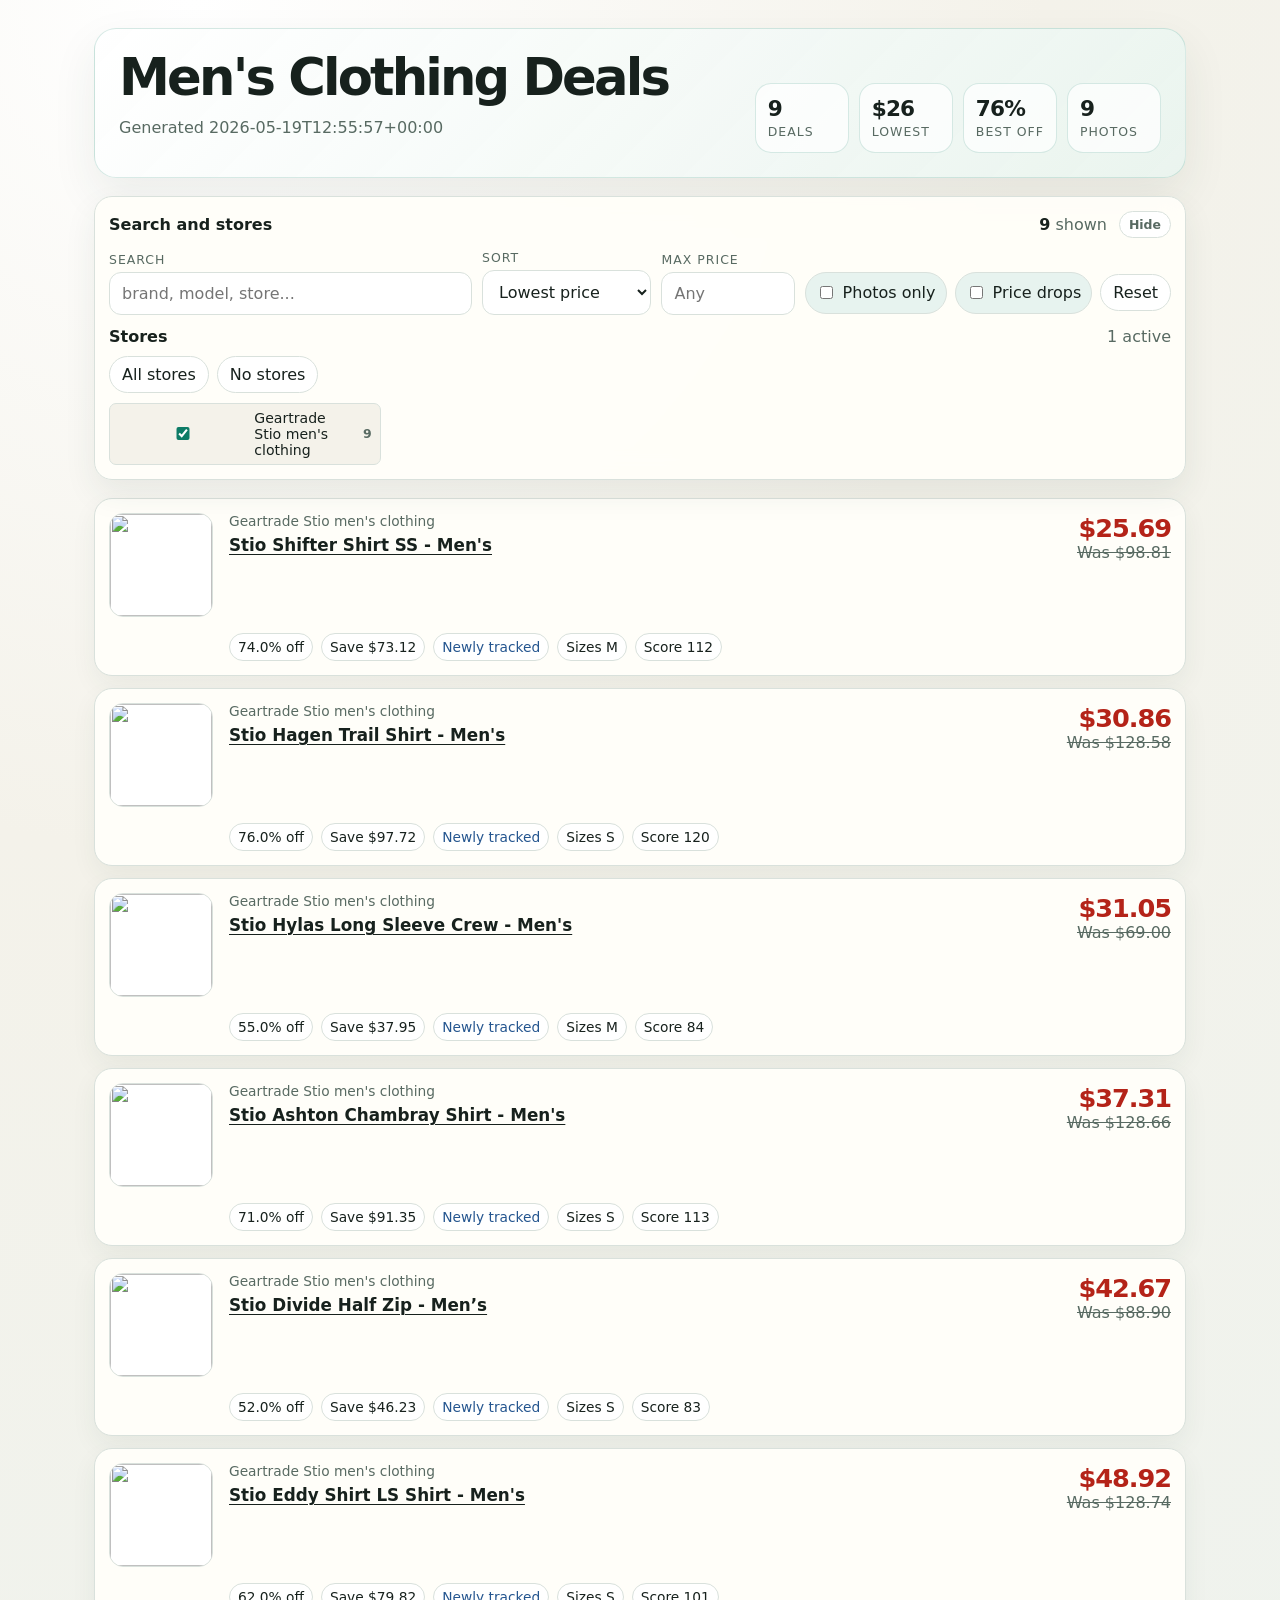
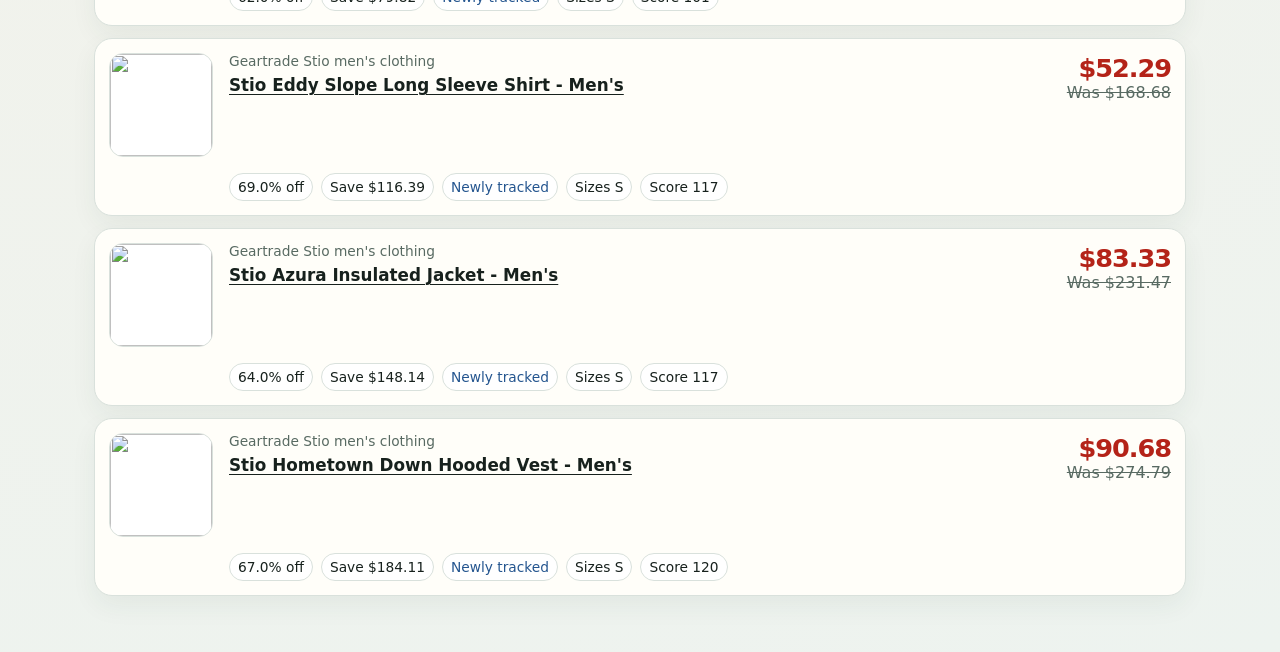
==== clothing-deals/index.html @ 78f2a958 "Update daily clothing deals" ====
<!doctype html>
<html lang="en">
  <head>
    <meta charset="utf-8" />
    <meta name="viewport" content="width=device-width, initial-scale=1" />
    <title>Men&#x27;s Clothing Deals</title>
    <style>
      :root { color-scheme: light; --ink:#17211d; --muted:#586a62; --line:#d9e1dc; --accent:#0d7c66; --accent-soft:#e7f3ef; --hot:#b42318; --gold:#8a5b00; --bg:#f4f2ea; --card:#fffef9; }
      * { box-sizing: border-box; }
      body { margin: 0; font-family: Avenir Next, ui-sans-serif, system-ui, -apple-system, BlinkMacSystemFont, "Segoe UI", sans-serif; background: radial-gradient(circle at 15% 0%, #ffffff 0, #f4f2ea 34%, #edf3ef 100%); color: var(--ink); }
      main { width: min(1120px, 100%); margin: 0 auto; padding: 28px 14px 56px; }
      header { display: grid; grid-template-columns: 1fr auto; gap: 18px; align-items: end; padding: 24px; margin-bottom: 18px; border: 1px solid rgba(13,124,102,.16); border-radius: 22px; background: linear-gradient(135deg, rgba(255,255,255,.92), rgba(232,244,239,.86)); box-shadow: 0 18px 45px rgba(39,61,51,.08); }
      h1 { margin: 0; font-size: clamp(2rem, 4vw, 3.35rem); letter-spacing: -0.055em; line-height: .95; }
      h2 { margin: 0; font-size: 1.05rem; line-height: 1.35; }
      button, input, select { font: inherit; }
      button { border: 1px solid var(--line); border-radius: 999px; background: white; color: var(--ink); padding: 8px 12px; cursor: pointer; }
      button:hover { border-color: var(--accent); color: var(--accent); }
      input, select { width: 100%; border: 1px solid var(--line); border-radius: 12px; background: white; color: var(--ink); padding: 11px 12px; }
      input:focus, select:focus { outline: 3px solid rgba(13,124,102,.18); border-color: var(--accent); }
      a { color: inherit; }
      .meta, .source, .was { color: var(--muted); }
      .stats { display: grid; grid-template-columns: repeat(4, minmax(86px, 1fr)); gap: 10px; min-width: min(440px, 100%); }
      .stat { padding: 12px; border: 1px solid rgba(13,124,102,.16); border-radius: 16px; background: rgba(255,255,255,.72); }
      .stat strong { display: block; font-size: 1.35rem; letter-spacing: -0.04em; }
      .stat span { color: var(--muted); font-size: .78rem; text-transform: uppercase; letter-spacing: .08em; }
      .controls { position: sticky; top: 0; z-index: 10; margin: 0 0 18px; padding: 14px; border: 1px solid var(--line); background: rgba(255,254,249,.94); border-radius: 18px; box-shadow: 0 14px 32px rgba(39,61,51,.08); backdrop-filter: blur(12px); }
      .controls-summary { display: flex; align-items: center; justify-content: space-between; gap: 12px; cursor: pointer; font-weight: 800; list-style: none; }
      .controls-summary::-webkit-details-marker { display: none; }
      .controls-summary::before { content: "Hide"; border: 1px solid var(--line); border-radius: 999px; background: white; color: var(--muted); padding: 5px 9px; font-size: .78rem; font-weight: 700; order: 3; }
      .controls:not([open]) .controls-summary::before { content: "Show"; }
      .summary-count { color: var(--muted); font-weight: 500; margin-left: auto; }
      .summary-count strong { color: var(--ink); }
      .controls-body { margin-top: 12px; }
      .tool-grid { display: grid; grid-template-columns: minmax(220px, 1.5fr) minmax(150px, .7fr) minmax(120px, .55fr) auto; gap: 10px; align-items: end; }
      .field span { display: block; margin: 0 0 5px; color: var(--muted); font-size: .78rem; text-transform: uppercase; letter-spacing: .08em; }
      .quick-filters { display: flex; flex-wrap: wrap; gap: 8px; align-items: center; padding-bottom: 1px; }
      .quick-filters label { display: inline-flex; align-items: center; gap: 7px; min-height: 42px; padding: 8px 10px; border: 1px solid var(--line); border-radius: 999px; background: var(--accent-soft); white-space: nowrap; }
      .quick-filters input { width: auto; accent-color: var(--accent); }
      .filter-note { margin: 10px 0 0; padding: 9px 11px; border: 1px solid #e1d2a6; border-radius: 12px; background: #fff8df; color: var(--gold); }
      .filter-note[hidden] { display: none; }
      .store-panel { margin-top: 12px; }
      .store-head { display: flex; justify-content: space-between; gap: 12px; }
      .filter-actions { display: flex; gap: 8px; }
      .store-panel .filter-actions { margin: 10px 0; }
      .source-toggles { display: flex; flex-wrap: wrap; gap: 8px; }
      .source-toggle { display: inline-flex; align-items: center; gap: 7px; min-height: 34px; padding: 6px 8px; border: 1px solid var(--line); border-radius: 7px; background: var(--bg); font-size: .88rem; cursor: pointer; }
      .source-toggle input { accent-color: var(--accent); }
      .source-toggle b { color: var(--muted); font-size: .78rem; }
      .visible-count { margin: 12px 0 0; }
      .deals-list { display: grid; gap: 12px; }
      .deal { display: grid; grid-template-columns: 104px 1fr auto; gap: 16px; padding: 14px; border: 1px solid var(--line); border-radius: 18px; background: var(--card); box-shadow: 0 10px 26px rgba(39,61,51,.06); align-items: start; }
      .deal:hover { border-color: rgba(13,124,102,.45); transform: translateY(-1px); transition: transform .16s ease, border-color .16s ease; }
      .deal[hidden] { display: none; }
      .thumb { display: block; width: 104px; height: 104px; border: 1px solid var(--line); border-radius: 14px; overflow: hidden; background: white; }
      .thumb img { width: 100%; height: 100%; object-fit: contain; display: block; }
      .thumb-empty { background: linear-gradient(135deg, #ffffff, #eef2ed); }
      .source { margin: 0 0 5px; font-size: .86rem; }
      .deal-main { min-width: 0; }
      .deal-main h2 a { text-decoration-thickness: 1px; text-underline-offset: 3px; }
      .price { text-align: right; min-width: 120px; }
      .price strong { display: block; font-size: 1.6rem; color: var(--hot); letter-spacing: -0.04em; }
      .was { display: block; text-decoration: line-through; }
      .badges { grid-column: 2 / -1; display: flex; flex-wrap: wrap; gap: 8px; }
      .badges span { border: 1px solid var(--line); border-radius: 999px; padding: 5px 8px; background: white; font-size: .86rem; }
      .trend-down { border-color: #b7d9d0; background: #edf8f4; color: var(--accent); }
      .trend-up { border-color: #efc2bd; background: #fff0ee; color: var(--hot); }
      .trend-flat { border-color: #d8d1b1; background: #fff8df; color: #7a6200; }
      .trend-new { border-color: #c9d6e8; background: #f0f6ff; color: #24558f; }
      .cached { border-color: #d8d1b1; background: #fff8df; color: var(--gold); }
      .stock-in_stock { border-color: #b7d9d0; background: #edf8f4; color: var(--accent); }
      .stock-sold_out { border-color: #efc2bd; background: #fff0ee; color: var(--hot); }
      .stock-availability_unknown { border-color: #d8d1b1; background: #fff8df; color: #7a6200; }
      .empty { padding: 24px 0; color: var(--muted); }
      .errors { margin-top: 26px; border-top: 1px solid var(--line); padding-top: 16px; }
      @media (max-width: 850px) { header, .tool-grid { grid-template-columns: 1fr; } .stats { min-width: 0; } .controls { position: static; } }
      @media (max-width: 620px) { main { padding-inline: 10px; } header { padding: 18px; } .stats { grid-template-columns: repeat(2, 1fr); } .deal { grid-template-columns: 82px 1fr; gap: 12px; } .thumb { width: 82px; height: 82px; } .price { grid-column: 2; text-align: left; margin-top: 2px; } .badges { grid-column: 1 / -1; } }
    </style>
  </head>
  <body>
    <main>
      <header>
        <div>
          <h1>Men&#x27;s Clothing Deals</h1>
          <p class="meta">Generated 2026-05-19T12:55:57+00:00</p>
        </div>
        <div class="stats" aria-label="Report summary">
          <div class="stat"><strong>9</strong><span>Deals</span></div>
          <div class="stat"><strong>$26</strong><span>Lowest</span></div>
          <div class="stat"><strong>76%</strong><span>Best off</span></div>
          <div class="stat"><strong>9</strong><span>Photos</span></div>
        </div>
      </header>

        <details class="controls" aria-label="Deal controls" open>
          <summary class="controls-summary">
            <span>Search and stores</span>
            <span class="summary-count"><strong id="visibleDealCount">9</strong> shown</span>
          </summary>
          <div class="controls-body">
            <div class="tool-grid">
              <label class="field search-field">
                <span>Search</span>
                <input id="dealSearch" type="search" placeholder="brand, model, store..." autocomplete="off" />
              </label>
              <label class="field">
                <span>Sort</span>
                <select id="dealSort">
                  <option value="price-asc">Lowest price</option>
                  <option value="discount-desc">Biggest discount</option>
                  <option value="savings-desc">Most saved</option>
                  <option value="score-desc">Best score</option>
                </select>
              </label>
              <label class="field">
                <span>Max price</span>
                <input id="maxPrice" type="number" min="0" step="25" placeholder="Any" />
              </label>
              <div class="quick-filters" aria-label="Quick filters">
                <label><input id="photoOnly" type="checkbox" /> Photos only</label>
                <label><input id="dropOnly" type="checkbox" /> Price drops</label>
                <button type="button" id="resetFilters">Reset</button>
              </div>
            </div>
            <p class="filter-note" id="filterNote" hidden></p>
            <div class="store-panel">
              <div class="store-head">
                <strong>Stores</strong>
                <span class="meta">1 active</span>
              </div>
              <div class="filter-actions">
                <button type="button" data-filter-action="all">All stores</button>
                <button type="button" data-filter-action="none">No stores</button>
              </div>
              <div class="source-toggles">
        <label class="source-toggle">
          <input type="checkbox" value="Geartrade Stio men&#x27;s clothing" checked />
          <span>Geartrade Stio men&#x27;s clothing</span>
          <b>9</b>
        </label>
        </div>
            </div>
          </div>
        </details>

      <section class="deals-list">

            <article
              class="deal"
              data-source="Geartrade Stio men&#x27;s clothing"
              data-title="stio shifter shirt ss - men&#x27;s"
              data-price="25.69"
              data-discount="74.0"
              data-savings="73.12"
              data-score="111.77"
              data-trend="new"
              data-has-image="true"
            >
              <a class="thumb" href="https://geartrade.com/products/stio-shifter-shirt-ss-mens-1052183" target="_blank" rel="noreferrer" aria-label="Stio Shifter Shirt SS - Men&#x27;s">
                <img src="https://geartrade.com/cdn/shop/files/e1ebdf3e-8a73-47d2-a127-0c8e3365eeba.webp?v=1778768663&amp;width=460" alt="" loading="lazy" decoding="async" />
              </a>
              <div class="deal-main">
                <p class="source">Geartrade Stio men&#x27;s clothing</p>
                <h2><a href="https://geartrade.com/products/stio-shifter-shirt-ss-mens-1052183" target="_blank" rel="noreferrer">Stio Shifter Shirt SS - Men&#x27;s</a></h2>
              </div>
              <div class="price">
                <strong>$25.69</strong>
                <span class='was'>Was $98.81</span>
              </div>
              <div class="badges"><span>74.0% off</span><span>Save $73.12</span><span class='trend trend-new'>Newly tracked</span><span>Sizes M</span><span>Score 112</span></div>
            </article>

            <article
              class="deal"
              data-source="Geartrade Stio men&#x27;s clothing"
              data-title="stio hagen trail shirt - men&#x27;s"
              data-price="30.86"
              data-discount="76.0"
              data-savings="97.72"
              data-score="119.81"
              data-trend="new"
              data-has-image="true"
            >
              <a class="thumb" href="https://geartrade.com/products/stio-hagen-trail-shirt-mens-1034850" target="_blank" rel="noreferrer" aria-label="Stio Hagen Trail Shirt - Men&#x27;s">
                <img src="https://geartrade.com/cdn/shop/files/22d4b186-85d6-4d36-b8ad-8cc4dbd8c98d.webp?v=1777208737&amp;width=460" alt="" loading="lazy" decoding="async" />
              </a>
              <div class="deal-main">
                <p class="source">Geartrade Stio men&#x27;s clothing</p>
                <h2><a href="https://geartrade.com/products/stio-hagen-trail-shirt-mens-1034850" target="_blank" rel="noreferrer">Stio Hagen Trail Shirt - Men&#x27;s</a></h2>
              </div>
              <div class="price">
                <strong>$30.86</strong>
                <span class='was'>Was $128.58</span>
              </div>
              <div class="badges"><span>76.0% off</span><span>Save $97.72</span><span class='trend trend-new'>Newly tracked</span><span>Sizes S</span><span>Score 120</span></div>
            </article>

            <article
              class="deal"
              data-source="Geartrade Stio men&#x27;s clothing"
              data-title="stio hylas long sleeve crew - men&#x27;s"
              data-price="31.05"
              data-discount="55.0"
              data-savings="37.95"
              data-score="83.87"
              data-trend="new"
              data-has-image="true"
            >
              <a class="thumb" href="https://geartrade.com/products/stio-hylas-long-sleeve-crew-mens-1677256" target="_blank" rel="noreferrer" aria-label="Stio Hylas Long Sleeve Crew - Men&#x27;s">
                <img src="https://geartrade.com/cdn/shop/files/660e927c-f53c-4b65-9eeb-d7236a77db0e.webp?v=1778146292&amp;width=460" alt="" loading="lazy" decoding="async" />
              </a>
              <div class="deal-main">
                <p class="source">Geartrade Stio men&#x27;s clothing</p>
                <h2><a href="https://geartrade.com/products/stio-hylas-long-sleeve-crew-mens-1677256" target="_blank" rel="noreferrer">Stio Hylas Long Sleeve Crew - Men&#x27;s</a></h2>
              </div>
              <div class="price">
                <strong>$31.05</strong>
                <span class='was'>Was $69.00</span>
              </div>
              <div class="badges"><span>55.0% off</span><span>Save $37.95</span><span class='trend trend-new'>Newly tracked</span><span>Sizes M</span><span>Score 84</span></div>
            </article>

            <article
              class="deal"
              data-source="Geartrade Stio men&#x27;s clothing"
              data-title="stio ashton chambray shirt - men&#x27;s"
              data-price="37.31"
              data-discount="71.0"
              data-savings="91.35"
              data-score="113.09"
              data-trend="new"
              data-has-image="true"
            >
              <a class="thumb" href="https://geartrade.com/products/stio-ashton-chambray-shirt-mens-1608918" target="_blank" rel="noreferrer" aria-label="Stio Ashton Chambray Shirt - Men&#x27;s">
                <img src="https://geartrade.com/cdn/shop/files/0f9dfff9-1e56-4991-bf0b-71a54ef99e69.webp?v=1777355079&amp;width=460" alt="" loading="lazy" decoding="async" />
              </a>
              <div class="deal-main">
                <p class="source">Geartrade Stio men&#x27;s clothing</p>
                <h2><a href="https://geartrade.com/products/stio-ashton-chambray-shirt-mens-1608918" target="_blank" rel="noreferrer">Stio Ashton Chambray Shirt - Men&#x27;s</a></h2>
              </div>
              <div class="price">
                <strong>$37.31</strong>
                <span class='was'>Was $128.66</span>
              </div>
              <div class="badges"><span>71.0% off</span><span>Save $91.35</span><span class='trend trend-new'>Newly tracked</span><span>Sizes S</span><span>Score 113</span></div>
            </article>

            <article
              class="deal"
              data-source="Geartrade Stio men&#x27;s clothing"
              data-title="stio divide half zip - men’s"
              data-price="42.67"
              data-discount="52.0"
              data-savings="46.23"
              data-score="82.70"
              data-trend="new"
              data-has-image="true"
            >
              <a class="thumb" href="https://geartrade.com/products/stio-divide-half-zip-mens-1660860" target="_blank" rel="noreferrer" aria-label="Stio Divide Half Zip - Men’s">
                <img src="https://geartrade.com/cdn/shop/files/dd076504-7cb9-4f14-9562-59c4e30ab950.webp?v=1777237524&amp;width=460" alt="" loading="lazy" decoding="async" />
              </a>
              <div class="deal-main">
                <p class="source">Geartrade Stio men&#x27;s clothing</p>
                <h2><a href="https://geartrade.com/products/stio-divide-half-zip-mens-1660860" target="_blank" rel="noreferrer">Stio Divide Half Zip - Men’s</a></h2>
              </div>
              <div class="price">
                <strong>$42.67</strong>
                <span class='was'>Was $88.90</span>
              </div>
              <div class="badges"><span>52.0% off</span><span>Save $46.23</span><span class='trend trend-new'>Newly tracked</span><span>Sizes S</span><span>Score 83</span></div>
            </article>

            <article
              class="deal"
              data-source="Geartrade Stio men&#x27;s clothing"
              data-title="stio eddy shirt ls shirt - men&#x27;s"
              data-price="48.92"
              data-discount="62.0"
              data-savings="79.82"
              data-score="100.98"
              data-trend="new"
              data-has-image="true"
            >
              <a class="thumb" href="https://geartrade.com/products/stio-eddy-shirt-ls-shirt-mens-1629203" target="_blank" rel="noreferrer" aria-label="Stio Eddy Shirt LS Shirt - Men&#x27;s">
                <img src="https://geartrade.com/cdn/shop/files/541d2a7b-a579-4a06-b719-928cac7c64e0.webp?v=1777239562&amp;width=460" alt="" loading="lazy" decoding="async" />
              </a>
              <div class="deal-main">
                <p class="source">Geartrade Stio men&#x27;s clothing</p>
                <h2><a href="https://geartrade.com/products/stio-eddy-shirt-ls-shirt-mens-1629203" target="_blank" rel="noreferrer">Stio Eddy Shirt LS Shirt - Men&#x27;s</a></h2>
              </div>
              <div class="price">
                <strong>$48.92</strong>
                <span class='was'>Was $128.74</span>
              </div>
              <div class="badges"><span>62.0% off</span><span>Save $79.82</span><span class='trend trend-new'>Newly tracked</span><span>Sizes S</span><span>Score 101</span></div>
            </article>

            <article
              class="deal"
              data-source="Geartrade Stio men&#x27;s clothing"
              data-title="stio eddy slope long sleeve shirt - men&#x27;s"
              data-price="52.29"
              data-discount="69.0"
              data-savings="116.39"
              data-score="117.05"
              data-trend="new"
              data-has-image="true"
            >
              <a class="thumb" href="https://geartrade.com/products/stio-eddy-slope-long-sleeve-shirt-mens-1626864" target="_blank" rel="noreferrer" aria-label="Stio Eddy Slope Long Sleeve Shirt - Men&#x27;s">
                <img src="https://geartrade.com/cdn/shop/files/10622373-4e07-4287-9f97-89e9d5b15b88.webp?v=1777221170&amp;width=460" alt="" loading="lazy" decoding="async" />
              </a>
              <div class="deal-main">
                <p class="source">Geartrade Stio men&#x27;s clothing</p>
                <h2><a href="https://geartrade.com/products/stio-eddy-slope-long-sleeve-shirt-mens-1626864" target="_blank" rel="noreferrer">Stio Eddy Slope Long Sleeve Shirt - Men&#x27;s</a></h2>
              </div>
              <div class="price">
                <strong>$52.29</strong>
                <span class='was'>Was $168.68</span>
              </div>
              <div class="badges"><span>69.0% off</span><span>Save $116.39</span><span class='trend trend-new'>Newly tracked</span><span>Sizes S</span><span>Score 117</span></div>
            </article>

            <article
              class="deal"
              data-source="Geartrade Stio men&#x27;s clothing"
              data-title="stio azura insulated jacket - men&#x27;s"
              data-price="83.33"
              data-discount="64.0"
              data-savings="148.14"
              data-score="117.33"
              data-trend="new"
              data-has-image="true"
            >
              <a class="thumb" href="https://geartrade.com/products/stio-azura-insulated-jacket-mens-1652087" target="_blank" rel="noreferrer" aria-label="Stio Azura Insulated Jacket - Men&#x27;s">
                <img src="https://geartrade.com/cdn/shop/files/de116004-e454-4a02-a053-b0b40c425cc0.webp?v=1778842391&amp;width=460" alt="" loading="lazy" decoding="async" />
              </a>
              <div class="deal-main">
                <p class="source">Geartrade Stio men&#x27;s clothing</p>
                <h2><a href="https://geartrade.com/products/stio-azura-insulated-jacket-mens-1652087" target="_blank" rel="noreferrer">Stio Azura Insulated Jacket - Men&#x27;s</a></h2>
              </div>
              <div class="price">
                <strong>$83.33</strong>
                <span class='was'>Was $231.47</span>
              </div>
              <div class="badges"><span>64.0% off</span><span>Save $148.14</span><span class='trend trend-new'>Newly tracked</span><span>Sizes S</span><span>Score 117</span></div>
            </article>

            <article
              class="deal"
              data-source="Geartrade Stio men&#x27;s clothing"
              data-title="stio hometown down hooded vest - men&#x27;s"
              data-price="90.68"
              data-discount="67.0"
              data-savings="184.11"
              data-score="120.19"
              data-trend="new"
              data-has-image="true"
            >
              <a class="thumb" href="https://geartrade.com/products/stio-hometown-down-hooded-vest-mens-1649078" target="_blank" rel="noreferrer" aria-label="Stio Hometown Down Hooded Vest - Men&#x27;s">
                <img src="https://geartrade.com/cdn/shop/files/84fb83cb-2707-4e03-a95a-fc563c9ea796.webp?v=1779134903&amp;width=460" alt="" loading="lazy" decoding="async" />
              </a>
              <div class="deal-main">
                <p class="source">Geartrade Stio men&#x27;s clothing</p>
                <h2><a href="https://geartrade.com/products/stio-hometown-down-hooded-vest-mens-1649078" target="_blank" rel="noreferrer">Stio Hometown Down Hooded Vest - Men&#x27;s</a></h2>
              </div>
              <div class="price">
                <strong>$90.68</strong>
                <span class='was'>Was $274.79</span>
              </div>
              <div class="badges"><span>67.0% off</span><span>Save $184.11</span><span class='trend trend-new'>Newly tracked</span><span>Sizes S</span><span>Score 120</span></div>
            </article>

      </section>

    </main>
    <script>
      const checkboxes = [...document.querySelectorAll('.source-toggle input')];
      const deals = [...document.querySelectorAll('.deal')];
      const dealsList = document.querySelector('.deals-list');
      const visibleDealCount = document.querySelector('#visibleDealCount');
      const searchInput = document.querySelector('#dealSearch');
      const sortSelect = document.querySelector('#dealSort');
      const maxPriceInput = document.querySelector('#maxPrice');
      const photoOnly = document.querySelector('#photoOnly');
      const dropOnly = document.querySelector('#dropOnly');
      const resetFilters = document.querySelector('#resetFilters');
      const filterNote = document.querySelector('#filterNote');

      function numericValue(deal, key) {
        return Number.parseFloat(deal.dataset[key] || '0') || 0;
      }

      function sortDeals() {
        const sorted = [...deals].sort((a, b) => {
          const mode = sortSelect?.value || 'price-asc';
          if (mode === 'discount-desc') return numericValue(b, 'discount') - numericValue(a, 'discount');
          if (mode === 'savings-desc') return numericValue(b, 'savings') - numericValue(a, 'savings');
          if (mode === 'score-desc') return numericValue(b, 'score') - numericValue(a, 'score');
          return numericValue(a, 'price') - numericValue(b, 'price');
        });
        for (const deal of sorted) dealsList?.appendChild(deal);
      }

      function applyFilters() {
        const enabled = new Set(checkboxes.filter((box) => box.checked).map((box) => box.value));
        const query = (searchInput?.value || '').trim().toLowerCase();
        const maxPrice = Number.parseFloat(maxPriceInput?.value || '');
        const requirePhoto = Boolean(photoOnly?.checked);
        const requireDrop = Boolean(dropOnly?.checked);
        let visible = 0;
        const hiddenNoPhotoSources = new Set();
        for (const deal of deals) {
          const matchesStore = enabled.has(deal.dataset.source);
          const matchesSearch = !query || deal.dataset.title.includes(query) || deal.dataset.source.toLowerCase().includes(query);
          const matchesPrice = Number.isNaN(maxPrice) || numericValue(deal, 'price') <= maxPrice;
          const matchesPhoto = !requirePhoto || deal.dataset.hasImage === 'true';
          const matchesDrop = !requireDrop || deal.dataset.trend === 'down';
          const show = matchesStore && matchesSearch && matchesPrice && matchesPhoto && matchesDrop;
          deal.hidden = !show;
          if (show) visible += 1;
          if (requirePhoto && matchesStore && matchesSearch && matchesPrice && matchesDrop && deal.dataset.hasImage !== 'true') {
            hiddenNoPhotoSources.add(deal.dataset.source);
          }
        }
        if (visibleDealCount) visibleDealCount.textContent = visible;
        if (filterNote) {
          if (hiddenNoPhotoSources.size) {
            filterNote.hidden = false;
            filterNote.textContent = `Photos only is hiding image-less stores: ${[...hiddenNoPhotoSources].sort().join(', ')}. Hit Reset or uncheck Photos only to show them.`;
          } else {
            filterNote.hidden = true;
            filterNote.textContent = '';
          }
        }
      }

      function updateView() {
        sortDeals();
        applyFilters();
      }

      for (const box of checkboxes) {
        box.addEventListener('change', updateView);
      }
      for (const button of document.querySelectorAll('[data-filter-action]')) {
        button.addEventListener('click', () => {
          const checked = button.dataset.filterAction === 'all';
          for (const box of checkboxes) box.checked = checked;
          updateView();
        });
      }
      for (const control of [searchInput, sortSelect, maxPriceInput, photoOnly, dropOnly]) {
        control?.addEventListener('input', updateView);
        control?.addEventListener('change', updateView);
      }
      resetFilters?.addEventListener('click', () => {
        if (searchInput) searchInput.value = '';
        if (sortSelect) sortSelect.value = 'price-asc';
        if (maxPriceInput) maxPriceInput.value = '';
        if (photoOnly) photoOnly.checked = false;
        if (dropOnly) dropOnly.checked = false;
        for (const box of checkboxes) box.checked = true;
        updateView();
      });
      updateView();
    </script>
  </body>
</html>
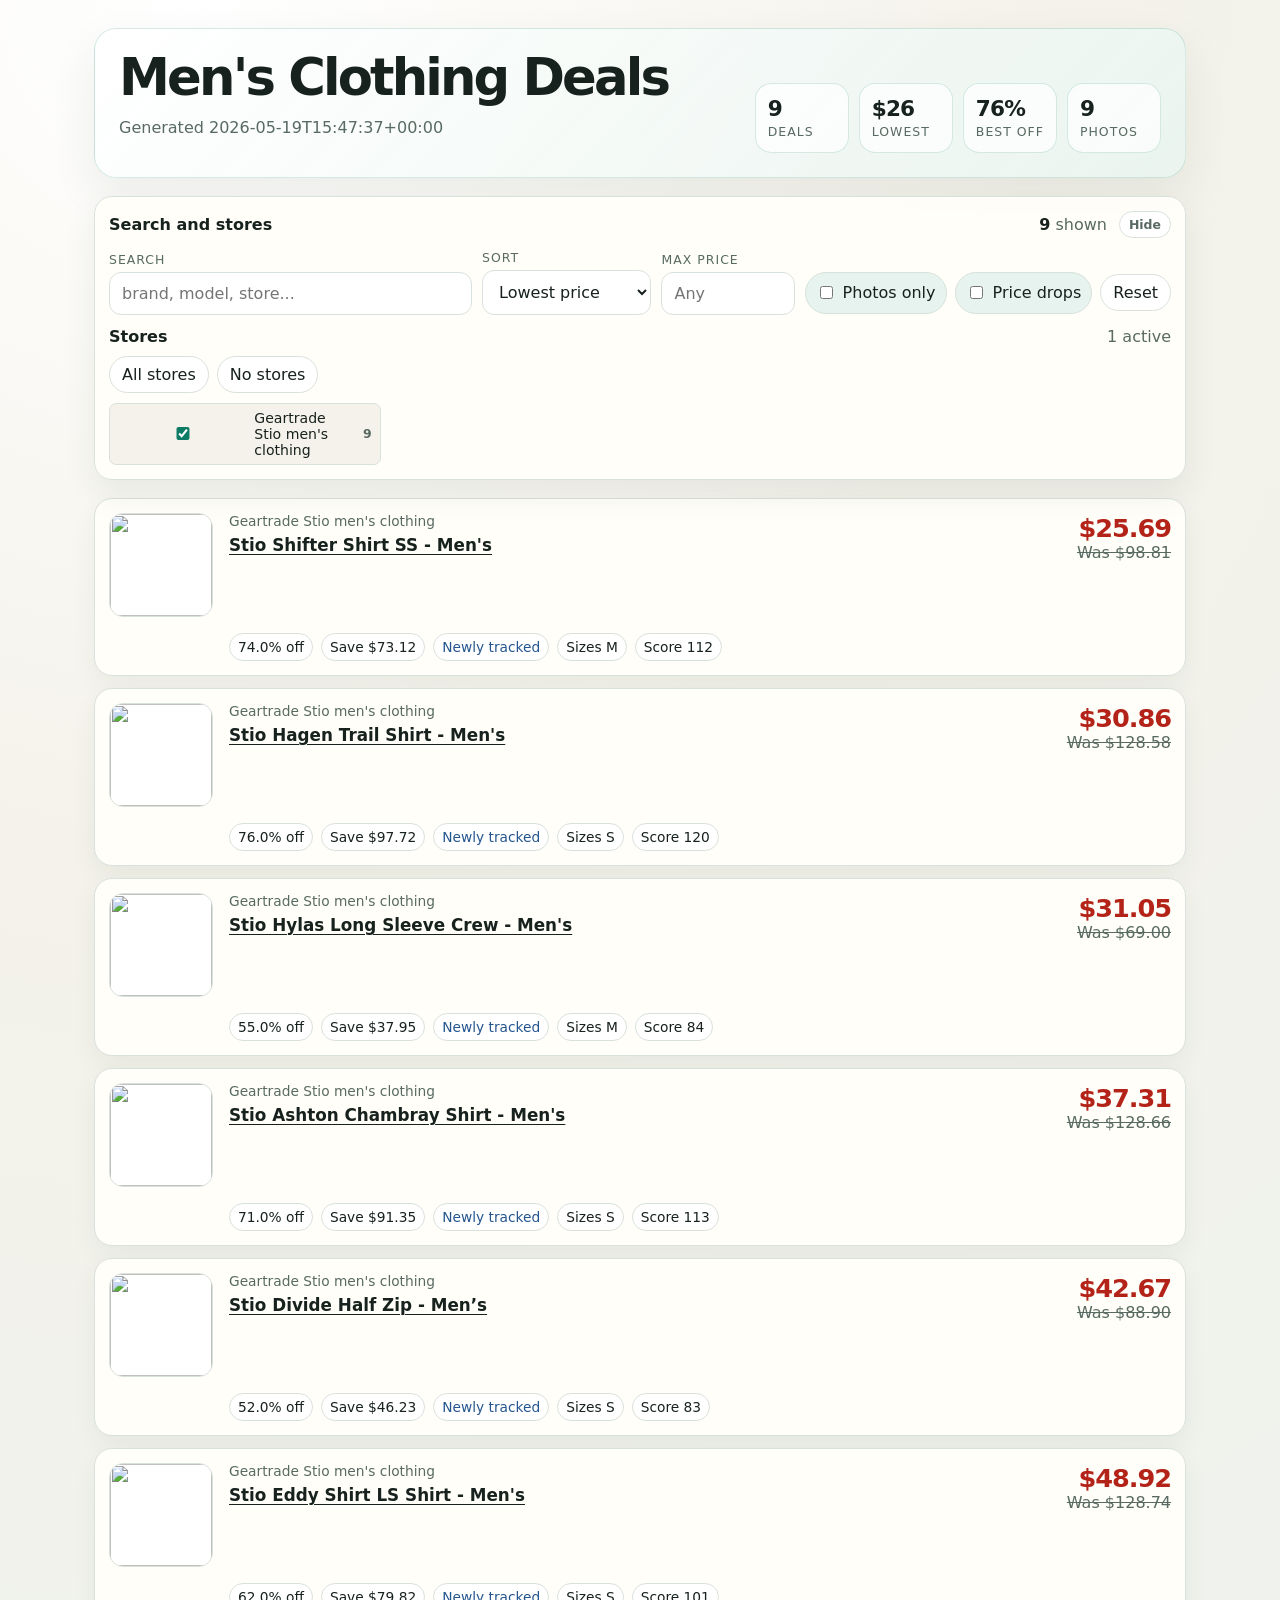
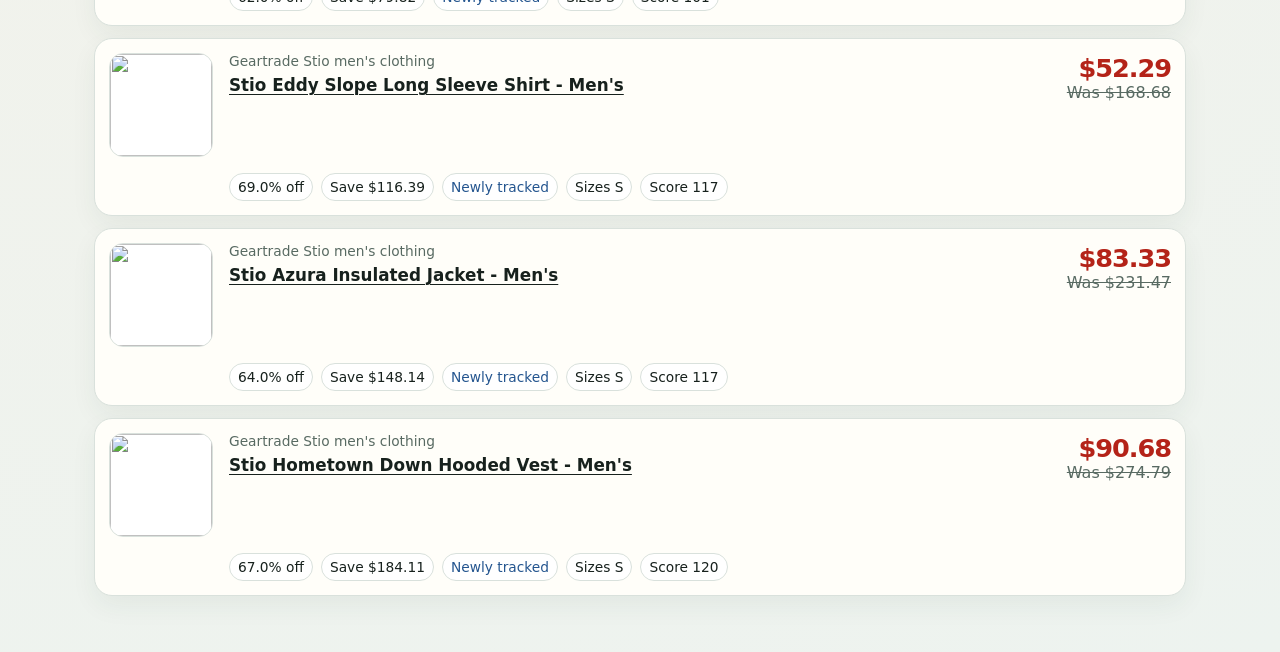
==== commit 213727f5: "Update daily clothing deals" ====
--- a/clothing-deals/index.html
+++ b/clothing-deals/index.html
@@ -81,7 +81,7 @@
       <header>
         <div>
           <h1>Men&#x27;s Clothing Deals</h1>
-          <p class="meta">Generated 2026-05-19T12:55:57+00:00</p>
+          <p class="meta">Generated 2026-05-19T15:47:37+00:00</p>
         </div>
         <div class="stats" aria-label="Report summary">
           <div class="stat"><strong>9</strong><span>Deals</span></div>
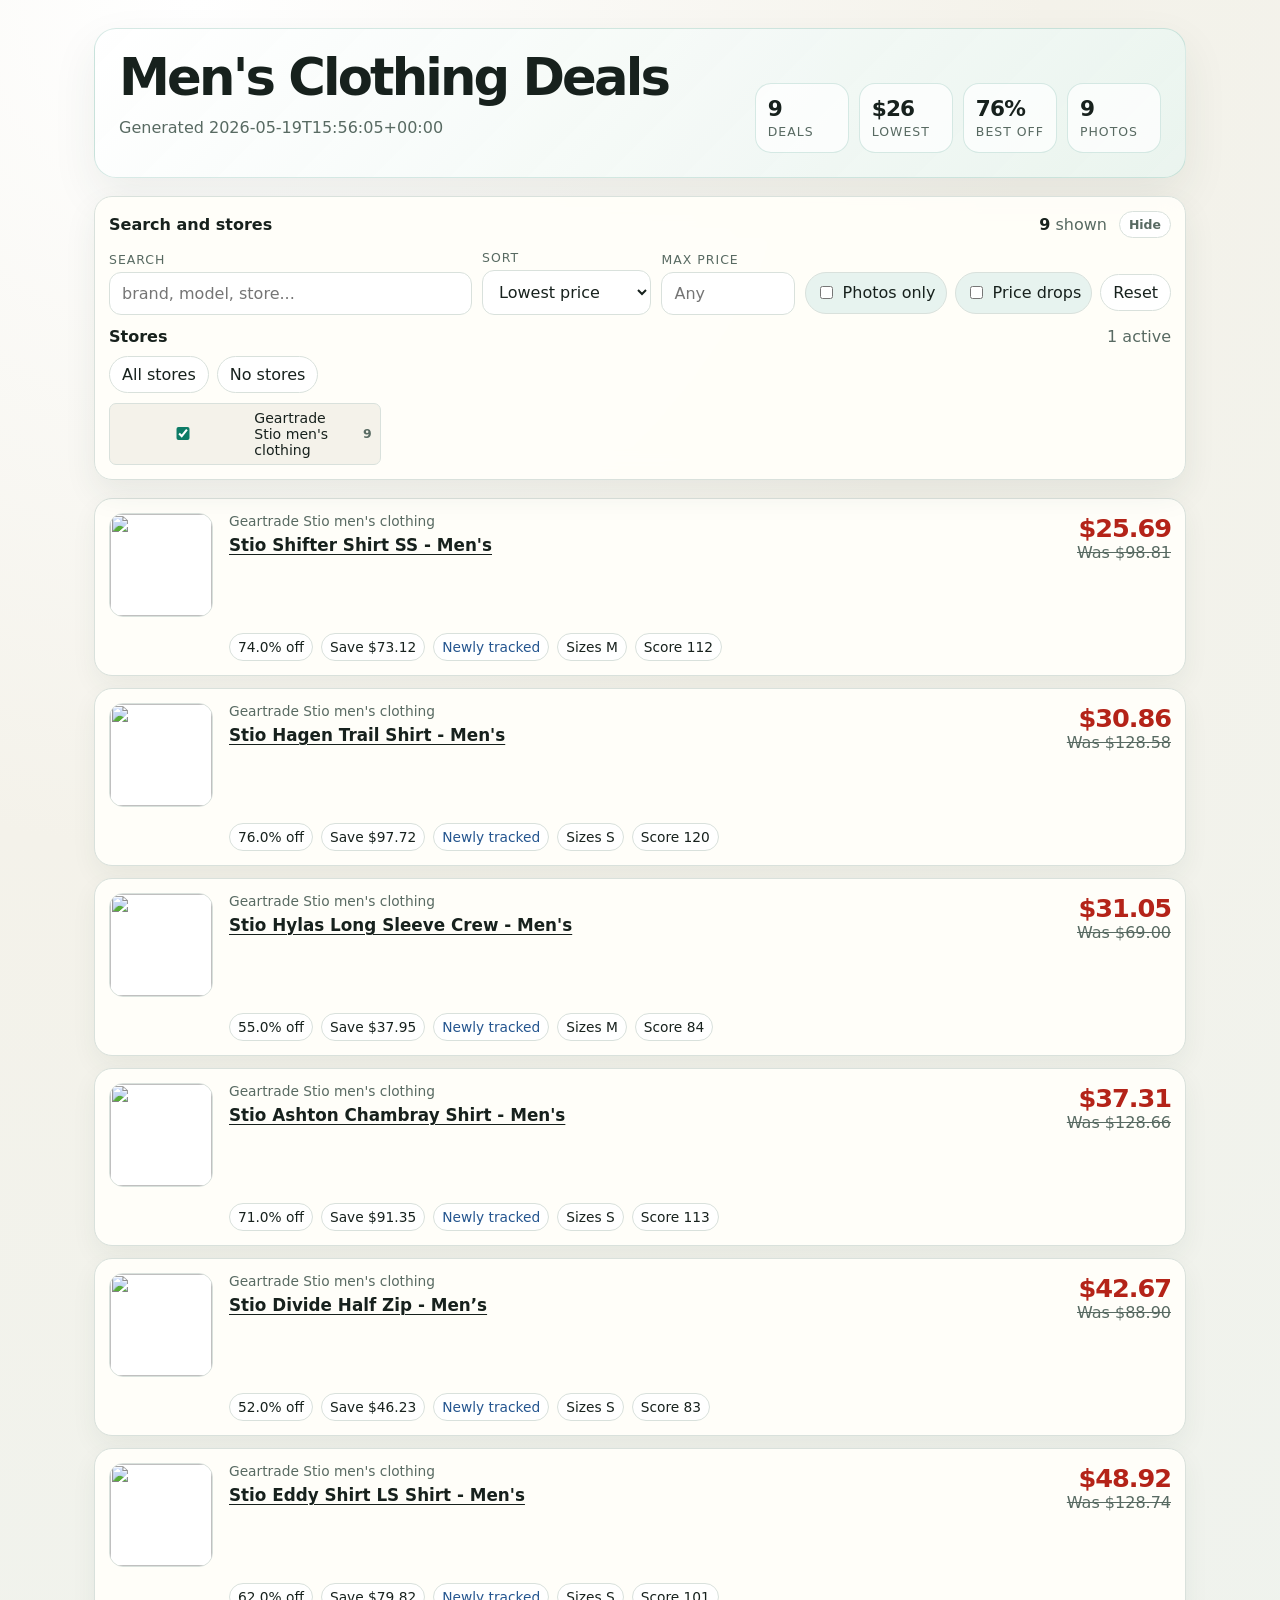
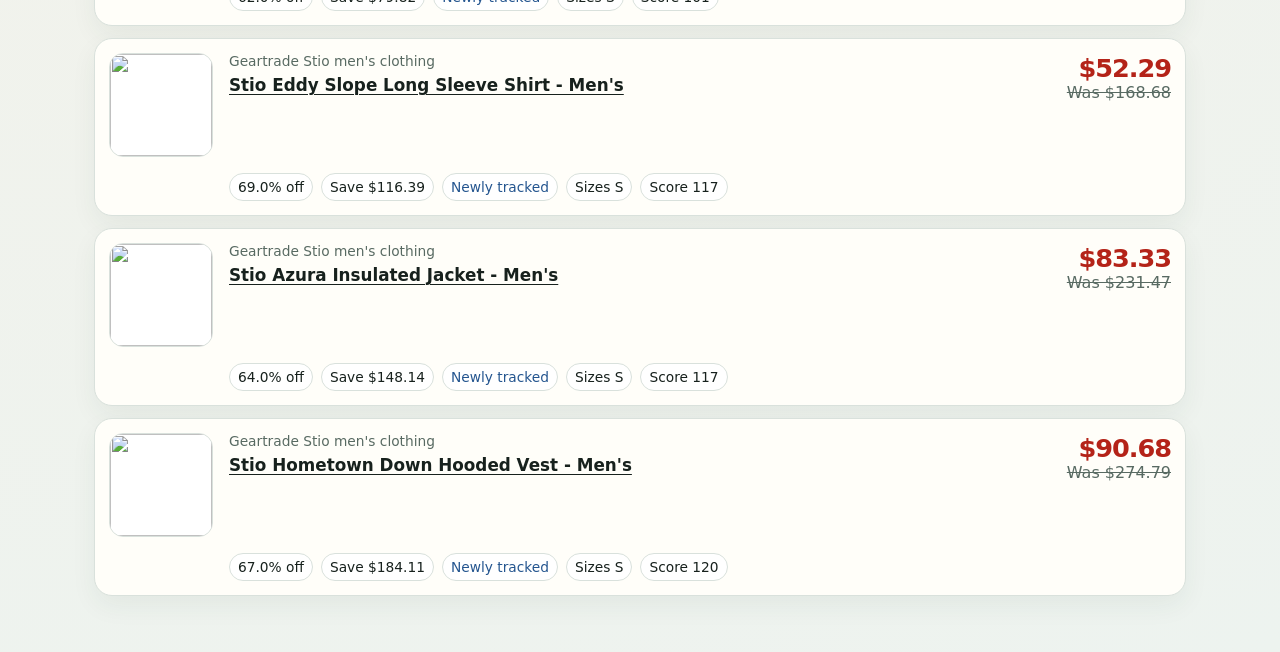
==== commit 3b74ecb8: "Update daily deal reports" ====
--- a/clothing-deals/index.html
+++ b/clothing-deals/index.html
@@ -81,7 +81,7 @@
       <header>
         <div>
           <h1>Men&#x27;s Clothing Deals</h1>
-          <p class="meta">Generated 2026-05-19T15:47:37+00:00</p>
+          <p class="meta">Generated 2026-05-19T15:56:05+00:00</p>
         </div>
         <div class="stats" aria-label="Report summary">
           <div class="stat"><strong>9</strong><span>Deals</span></div>
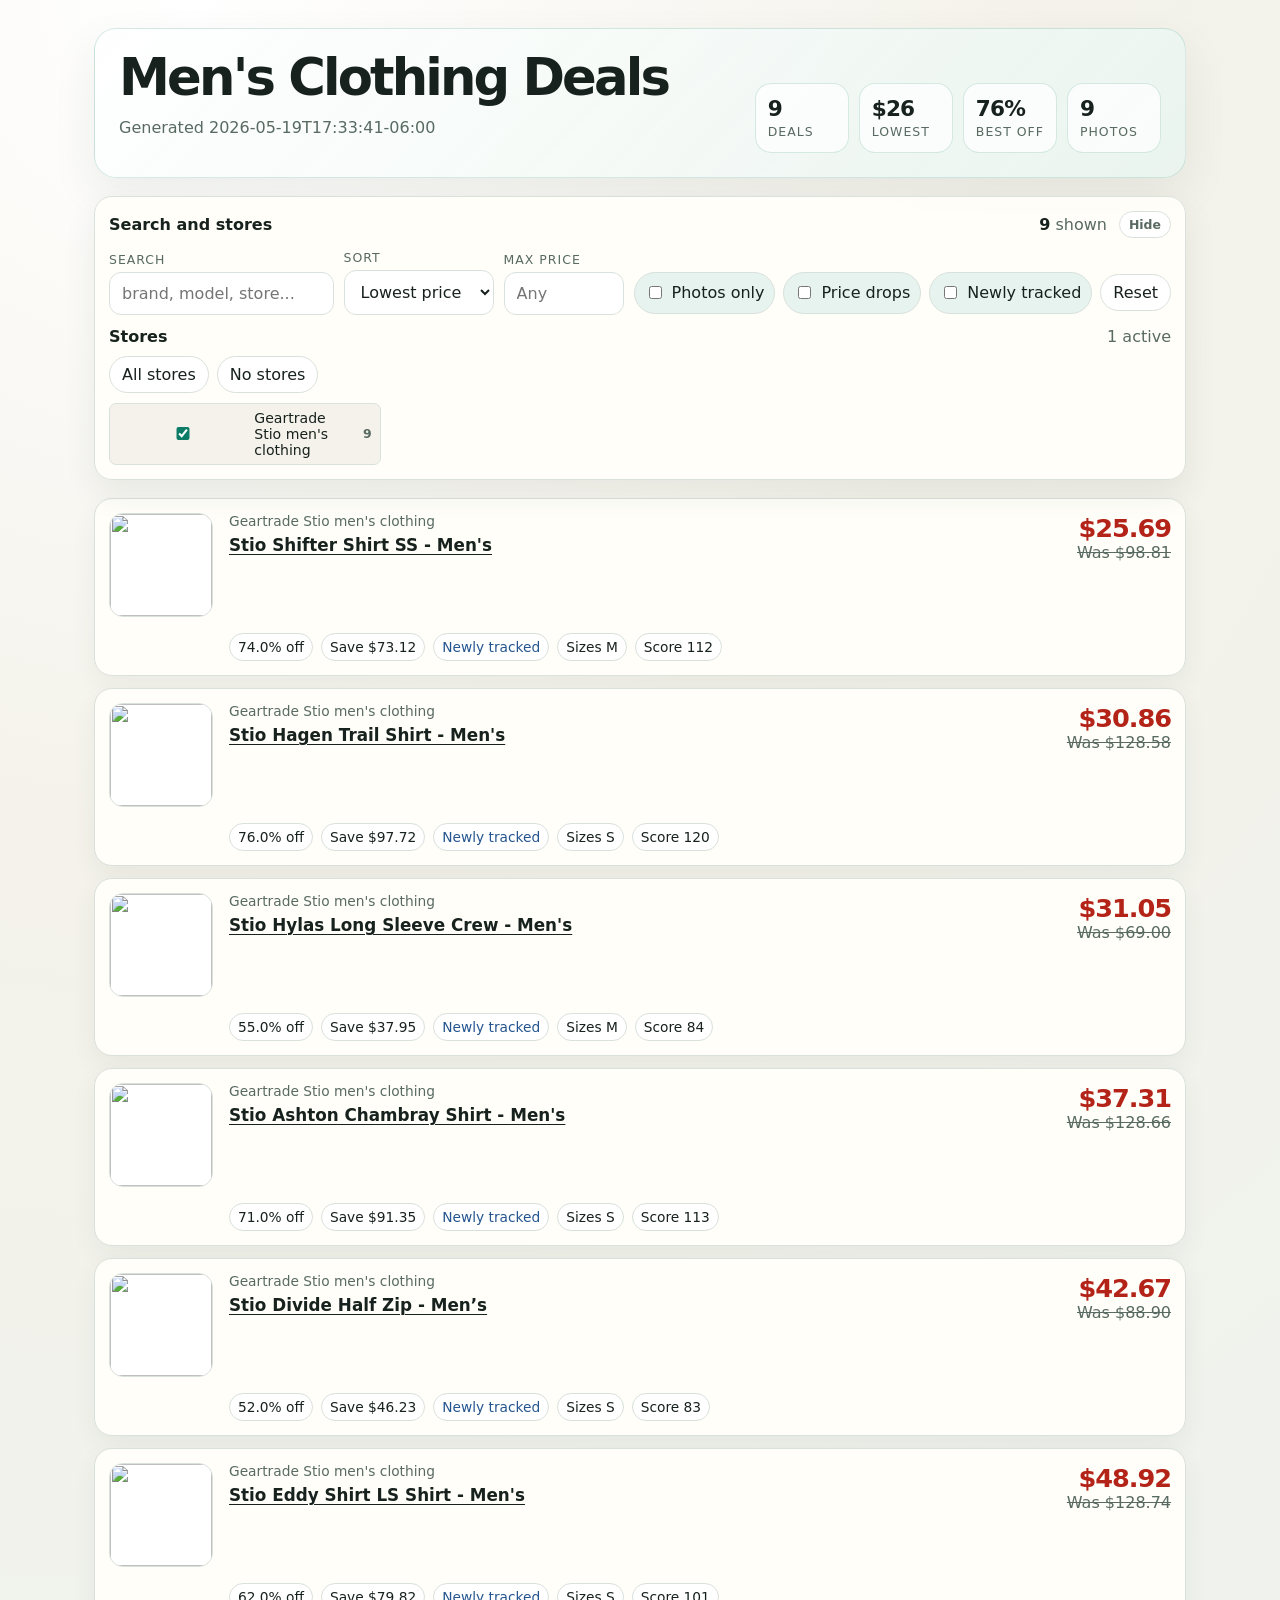
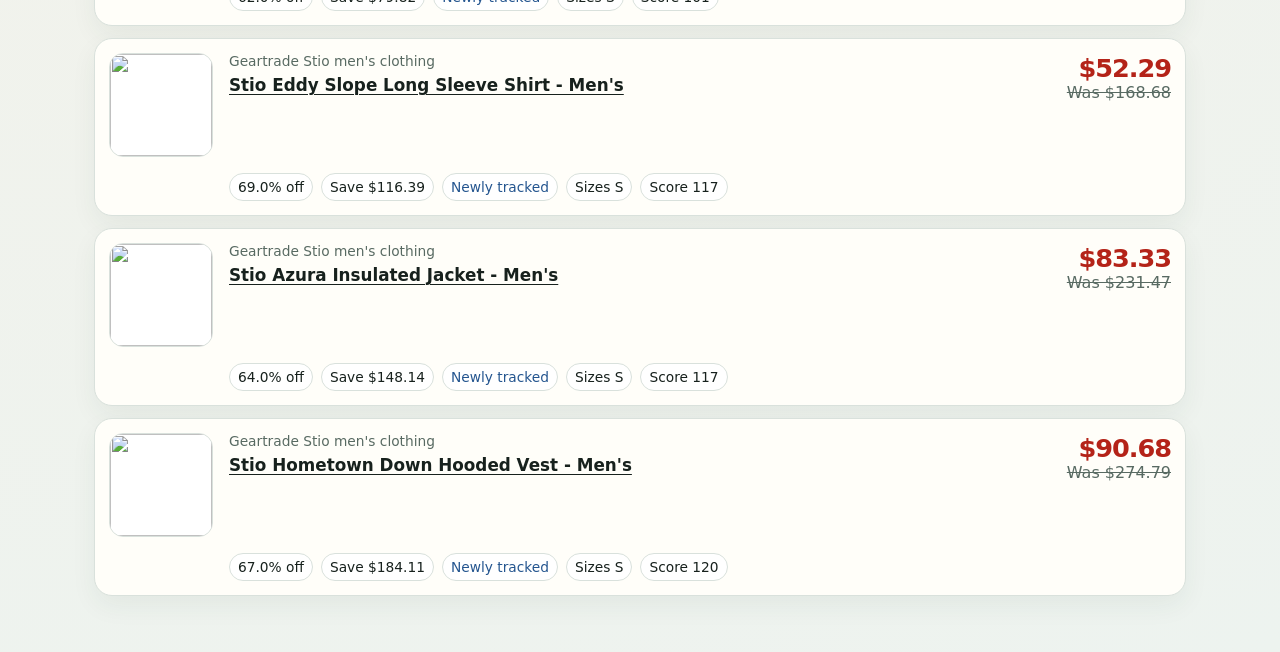
==== commit 5faac489: "Combine ski and clothing deal tracker" ====
--- a/clothing-deals/index.html
+++ b/clothing-deals/index.html
@@ -31,6 +31,12 @@
       .summary-count { color: var(--muted); font-weight: 500; margin-left: auto; }
       .summary-count strong { color: var(--ink); }
       .controls-body { margin-top: 12px; }
+      .category-panel { display: flex; flex-wrap: wrap; gap: 8px; margin-bottom: 12px; }
+      .category-toggle { display: inline-flex; align-items: center; gap: 8px; min-height: 42px; padding: 8px 12px; border: 1px solid var(--line); border-radius: 999px; background: white; cursor: pointer; font-weight: 700; }
+      .category-toggle input { width: auto; accent-color: var(--accent); }
+      .category-toggle b { color: var(--muted); font-size: .82rem; }
+      .category-toggle:has(input:checked) { border-color: rgba(13,124,102,.38); background: var(--accent-soft); }
+      .category-clothing:has(input:checked) { border-color: #d6b86c; background: #fff7dc; }
       .tool-grid { display: grid; grid-template-columns: minmax(220px, 1.5fr) minmax(150px, .7fr) minmax(120px, .55fr) auto; gap: 10px; align-items: end; }
       .field span { display: block; margin: 0 0 5px; color: var(--muted); font-size: .78rem; text-transform: uppercase; letter-spacing: .08em; }
       .quick-filters { display: flex; flex-wrap: wrap; gap: 8px; align-items: center; padding-bottom: 1px; }
@@ -66,6 +72,8 @@
       .trend-up { border-color: #efc2bd; background: #fff0ee; color: var(--hot); }
       .trend-flat { border-color: #d8d1b1; background: #fff8df; color: #7a6200; }
       .trend-new { border-color: #c9d6e8; background: #f0f6ff; color: #24558f; }
+      .category-ski { border-color: #b7d9d0; background: #edf8f4; color: var(--accent); }
+      .category-clothing { border-color: #d8d1b1; background: #fff8df; color: #7a6200; }
       .cached { border-color: #d8d1b1; background: #fff8df; color: var(--gold); }
       .stock-in_stock { border-color: #b7d9d0; background: #edf8f4; color: var(--accent); }
       .stock-sold_out { border-color: #efc2bd; background: #fff0ee; color: var(--hot); }
@@ -81,7 +89,7 @@
       <header>
         <div>
           <h1>Men&#x27;s Clothing Deals</h1>
-          <p class="meta">Generated 2026-05-19T15:56:05+00:00</p>
+          <p class="meta">Generated 2026-05-19T17:33:41-06:00</p>
         </div>
         <div class="stats" aria-label="Report summary">
           <div class="stat"><strong>9</strong><span>Deals</span></div>
@@ -97,6 +105,7 @@
             <span class="summary-count"><strong id="visibleDealCount">9</strong> shown</span>
           </summary>
           <div class="controls-body">
+
             <div class="tool-grid">
               <label class="field search-field">
                 <span>Search</span>
@@ -118,6 +127,7 @@
               <div class="quick-filters" aria-label="Quick filters">
                 <label><input id="photoOnly" type="checkbox" /> Photos only</label>
                 <label><input id="dropOnly" type="checkbox" /> Price drops</label>
+                <label><input id="newOnly" type="checkbox" /> Newly tracked</label>
                 <button type="button" id="resetFilters">Reset</button>
               </div>
             </div>
@@ -154,6 +164,7 @@
               data-score="111.77"
               data-trend="new"
               data-has-image="true"
+              data-category="ski"
             >
               <a class="thumb" href="https://geartrade.com/products/stio-shifter-shirt-ss-mens-1052183" target="_blank" rel="noreferrer" aria-label="Stio Shifter Shirt SS - Men&#x27;s">
                 <img src="https://geartrade.com/cdn/shop/files/e1ebdf3e-8a73-47d2-a127-0c8e3365eeba.webp?v=1778768663&amp;width=460" alt="" loading="lazy" decoding="async" />
@@ -179,6 +190,7 @@
               data-score="119.81"
               data-trend="new"
               data-has-image="true"
+              data-category="ski"
             >
               <a class="thumb" href="https://geartrade.com/products/stio-hagen-trail-shirt-mens-1034850" target="_blank" rel="noreferrer" aria-label="Stio Hagen Trail Shirt - Men&#x27;s">
                 <img src="https://geartrade.com/cdn/shop/files/22d4b186-85d6-4d36-b8ad-8cc4dbd8c98d.webp?v=1777208737&amp;width=460" alt="" loading="lazy" decoding="async" />
@@ -204,6 +216,7 @@
               data-score="83.87"
               data-trend="new"
               data-has-image="true"
+              data-category="ski"
             >
               <a class="thumb" href="https://geartrade.com/products/stio-hylas-long-sleeve-crew-mens-1677256" target="_blank" rel="noreferrer" aria-label="Stio Hylas Long Sleeve Crew - Men&#x27;s">
                 <img src="https://geartrade.com/cdn/shop/files/660e927c-f53c-4b65-9eeb-d7236a77db0e.webp?v=1778146292&amp;width=460" alt="" loading="lazy" decoding="async" />
@@ -229,6 +242,7 @@
               data-score="113.09"
               data-trend="new"
               data-has-image="true"
+              data-category="ski"
             >
               <a class="thumb" href="https://geartrade.com/products/stio-ashton-chambray-shirt-mens-1608918" target="_blank" rel="noreferrer" aria-label="Stio Ashton Chambray Shirt - Men&#x27;s">
                 <img src="https://geartrade.com/cdn/shop/files/0f9dfff9-1e56-4991-bf0b-71a54ef99e69.webp?v=1777355079&amp;width=460" alt="" loading="lazy" decoding="async" />
@@ -254,6 +268,7 @@
               data-score="82.70"
               data-trend="new"
               data-has-image="true"
+              data-category="ski"
             >
               <a class="thumb" href="https://geartrade.com/products/stio-divide-half-zip-mens-1660860" target="_blank" rel="noreferrer" aria-label="Stio Divide Half Zip - Men’s">
                 <img src="https://geartrade.com/cdn/shop/files/dd076504-7cb9-4f14-9562-59c4e30ab950.webp?v=1777237524&amp;width=460" alt="" loading="lazy" decoding="async" />
@@ -279,6 +294,7 @@
               data-score="100.98"
               data-trend="new"
               data-has-image="true"
+              data-category="ski"
             >
               <a class="thumb" href="https://geartrade.com/products/stio-eddy-shirt-ls-shirt-mens-1629203" target="_blank" rel="noreferrer" aria-label="Stio Eddy Shirt LS Shirt - Men&#x27;s">
                 <img src="https://geartrade.com/cdn/shop/files/541d2a7b-a579-4a06-b719-928cac7c64e0.webp?v=1777239562&amp;width=460" alt="" loading="lazy" decoding="async" />
@@ -304,6 +320,7 @@
               data-score="117.05"
               data-trend="new"
               data-has-image="true"
+              data-category="ski"
             >
               <a class="thumb" href="https://geartrade.com/products/stio-eddy-slope-long-sleeve-shirt-mens-1626864" target="_blank" rel="noreferrer" aria-label="Stio Eddy Slope Long Sleeve Shirt - Men&#x27;s">
                 <img src="https://geartrade.com/cdn/shop/files/10622373-4e07-4287-9f97-89e9d5b15b88.webp?v=1777221170&amp;width=460" alt="" loading="lazy" decoding="async" />
@@ -329,6 +346,7 @@
               data-score="117.33"
               data-trend="new"
               data-has-image="true"
+              data-category="ski"
             >
               <a class="thumb" href="https://geartrade.com/products/stio-azura-insulated-jacket-mens-1652087" target="_blank" rel="noreferrer" aria-label="Stio Azura Insulated Jacket - Men&#x27;s">
                 <img src="https://geartrade.com/cdn/shop/files/de116004-e454-4a02-a053-b0b40c425cc0.webp?v=1778842391&amp;width=460" alt="" loading="lazy" decoding="async" />
@@ -354,6 +372,7 @@
               data-score="120.19"
               data-trend="new"
               data-has-image="true"
+              data-category="ski"
             >
               <a class="thumb" href="https://geartrade.com/products/stio-hometown-down-hooded-vest-mens-1649078" target="_blank" rel="noreferrer" aria-label="Stio Hometown Down Hooded Vest - Men&#x27;s">
                 <img src="https://geartrade.com/cdn/shop/files/84fb83cb-2707-4e03-a95a-fc563c9ea796.webp?v=1779134903&amp;width=460" alt="" loading="lazy" decoding="async" />
@@ -374,6 +393,7 @@
     </main>
     <script>
       const checkboxes = [...document.querySelectorAll('.source-toggle input')];
+      const categoryBoxes = [...document.querySelectorAll('.category-toggle input')];
       const deals = [...document.querySelectorAll('.deal')];
       const dealsList = document.querySelector('.deals-list');
       const visibleDealCount = document.querySelector('#visibleDealCount');
@@ -382,6 +402,7 @@
       const maxPriceInput = document.querySelector('#maxPrice');
       const photoOnly = document.querySelector('#photoOnly');
       const dropOnly = document.querySelector('#dropOnly');
+      const newOnly = document.querySelector('#newOnly');
       const resetFilters = document.querySelector('#resetFilters');
       const filterNote = document.querySelector('#filterNote');
 
@@ -402,22 +423,26 @@
 
       function applyFilters() {
         const enabled = new Set(checkboxes.filter((box) => box.checked).map((box) => box.value));
+        const enabledCategories = new Set(categoryBoxes.filter((box) => box.checked).map((box) => box.value));
         const query = (searchInput?.value || '').trim().toLowerCase();
         const maxPrice = Number.parseFloat(maxPriceInput?.value || '');
         const requirePhoto = Boolean(photoOnly?.checked);
         const requireDrop = Boolean(dropOnly?.checked);
+        const requireNew = Boolean(newOnly?.checked);
         let visible = 0;
         const hiddenNoPhotoSources = new Set();
         for (const deal of deals) {
           const matchesStore = enabled.has(deal.dataset.source);
+          const matchesCategory = !categoryBoxes.length || enabledCategories.has(deal.dataset.category || 'ski');
           const matchesSearch = !query || deal.dataset.title.includes(query) || deal.dataset.source.toLowerCase().includes(query);
           const matchesPrice = Number.isNaN(maxPrice) || numericValue(deal, 'price') <= maxPrice;
           const matchesPhoto = !requirePhoto || deal.dataset.hasImage === 'true';
           const matchesDrop = !requireDrop || deal.dataset.trend === 'down';
-          const show = matchesStore && matchesSearch && matchesPrice && matchesPhoto && matchesDrop;
+          const matchesNew = !requireNew || deal.dataset.trend === 'new';
+          const show = matchesStore && matchesCategory && matchesSearch && matchesPrice && matchesPhoto && matchesDrop && matchesNew;
           deal.hidden = !show;
           if (show) visible += 1;
-          if (requirePhoto && matchesStore && matchesSearch && matchesPrice && matchesDrop && deal.dataset.hasImage !== 'true') {
+          if (requirePhoto && matchesStore && matchesCategory && matchesSearch && matchesPrice && matchesDrop && deal.dataset.hasImage !== 'true') {
             hiddenNoPhotoSources.add(deal.dataset.source);
           }
         }
@@ -441,6 +466,9 @@
       for (const box of checkboxes) {
         box.addEventListener('change', updateView);
       }
+      for (const box of categoryBoxes) {
+        box.addEventListener('change', updateView);
+      }
       for (const button of document.querySelectorAll('[data-filter-action]')) {
         button.addEventListener('click', () => {
           const checked = button.dataset.filterAction === 'all';
@@ -448,7 +476,7 @@
           updateView();
         });
       }
-      for (const control of [searchInput, sortSelect, maxPriceInput, photoOnly, dropOnly]) {
+      for (const control of [searchInput, sortSelect, maxPriceInput, photoOnly, dropOnly, newOnly]) {
         control?.addEventListener('input', updateView);
         control?.addEventListener('change', updateView);
       }
@@ -458,7 +486,9 @@
         if (maxPriceInput) maxPriceInput.value = '';
         if (photoOnly) photoOnly.checked = false;
         if (dropOnly) dropOnly.checked = false;
+        if (newOnly) newOnly.checked = false;
         for (const box of checkboxes) box.checked = true;
+        for (const box of categoryBoxes) box.checked = true;
         updateView();
       });
       updateView();
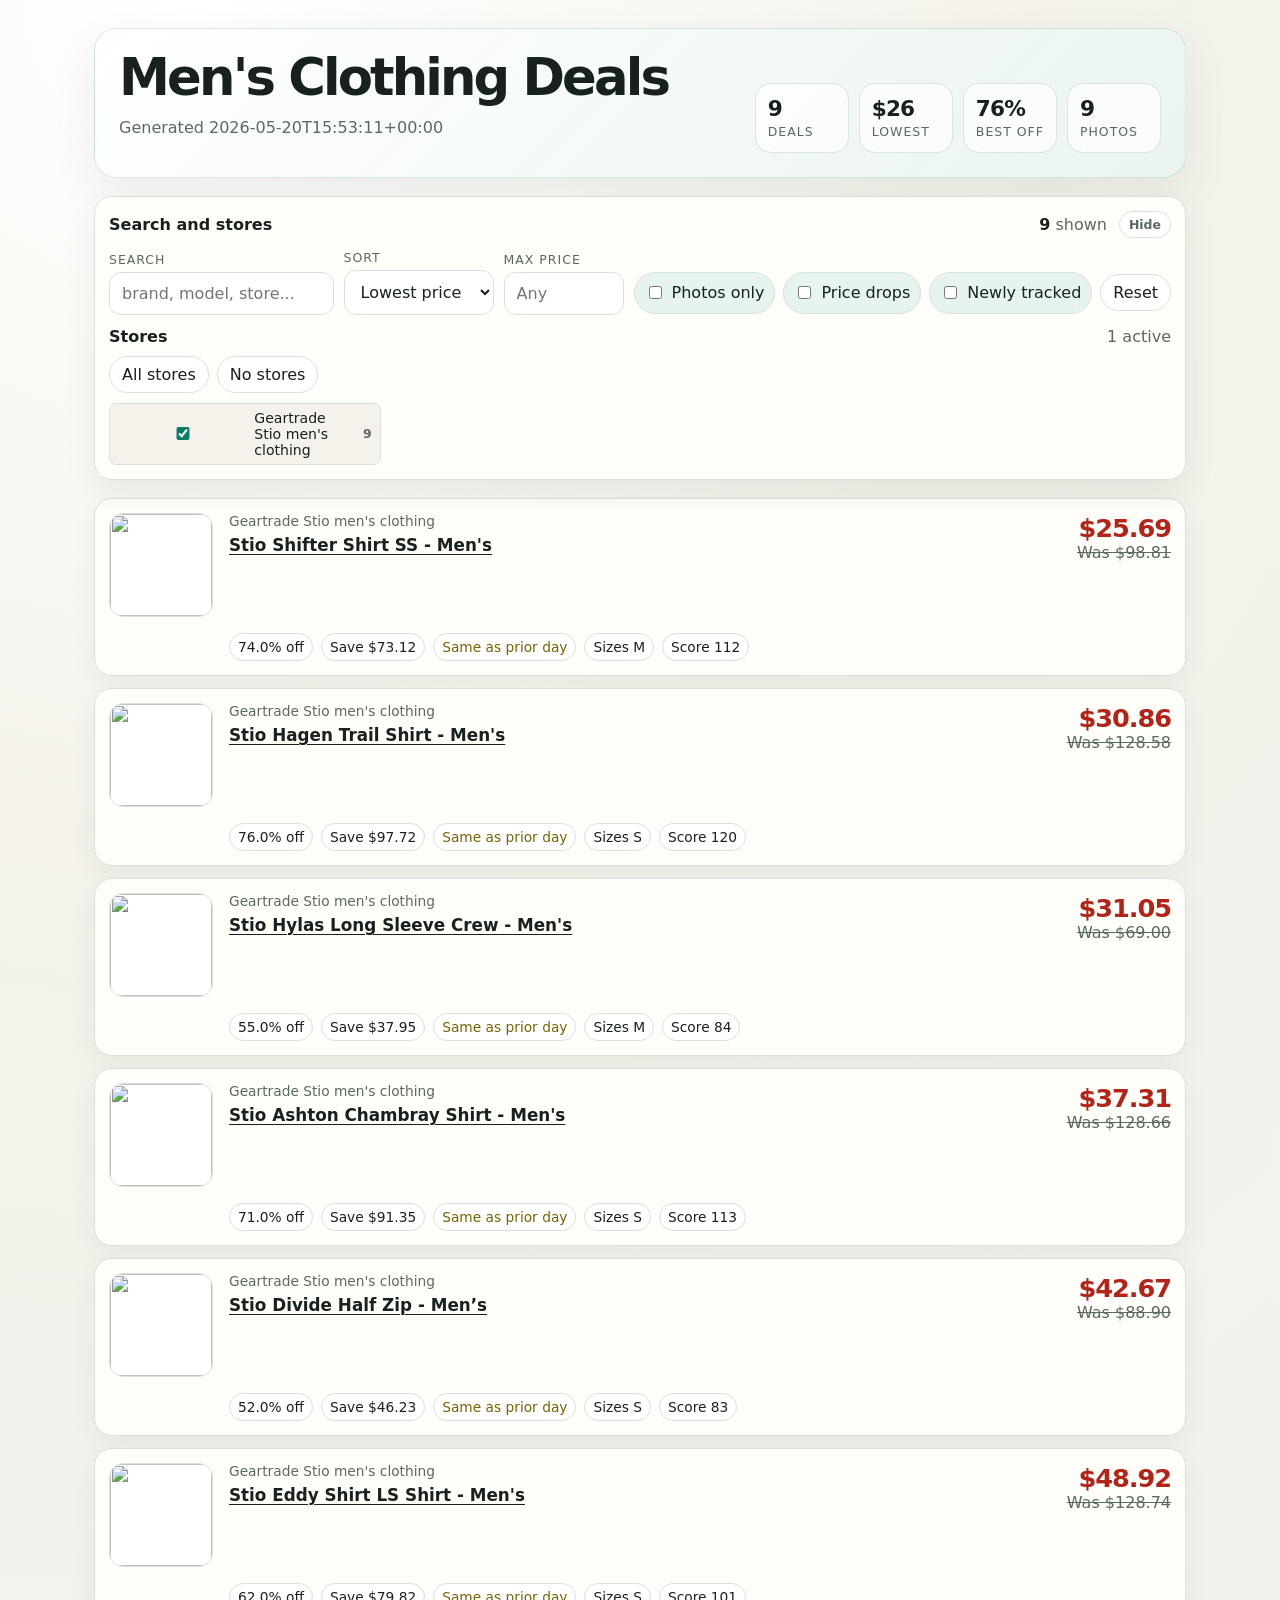
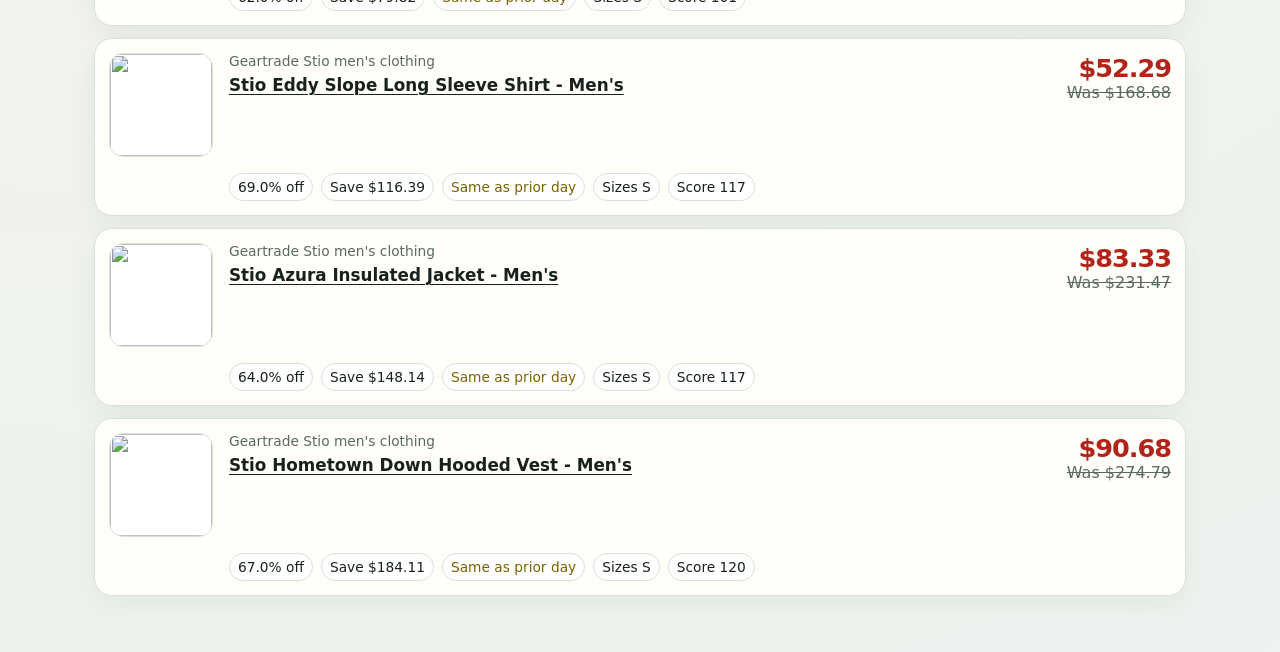
==== commit 47d9fdbc: "Update daily clothing deals" ====
--- a/clothing-deals/index.html
+++ b/clothing-deals/index.html
@@ -89,7 +89,7 @@
       <header>
         <div>
           <h1>Men&#x27;s Clothing Deals</h1>
-          <p class="meta">Generated 2026-05-19T17:33:41-06:00</p>
+          <p class="meta">Generated 2026-05-20T15:53:11+00:00</p>
         </div>
         <div class="stats" aria-label="Report summary">
           <div class="stat"><strong>9</strong><span>Deals</span></div>
@@ -162,7 +162,7 @@
               data-discount="74.0"
               data-savings="73.12"
               data-score="111.77"
-              data-trend="new"
+              data-trend="flat"
               data-has-image="true"
               data-category="ski"
             >
@@ -177,7 +177,7 @@
                 <strong>$25.69</strong>
                 <span class='was'>Was $98.81</span>
               </div>
-              <div class="badges"><span>74.0% off</span><span>Save $73.12</span><span class='trend trend-new'>Newly tracked</span><span>Sizes M</span><span>Score 112</span></div>
+              <div class="badges"><span>74.0% off</span><span>Save $73.12</span><span class='trend trend-flat'>Same as prior day</span><span>Sizes M</span><span>Score 112</span></div>
             </article>
 
             <article
@@ -188,7 +188,7 @@
               data-discount="76.0"
               data-savings="97.72"
               data-score="119.81"
-              data-trend="new"
+              data-trend="flat"
               data-has-image="true"
               data-category="ski"
             >
@@ -203,7 +203,7 @@
                 <strong>$30.86</strong>
                 <span class='was'>Was $128.58</span>
               </div>
-              <div class="badges"><span>76.0% off</span><span>Save $97.72</span><span class='trend trend-new'>Newly tracked</span><span>Sizes S</span><span>Score 120</span></div>
+              <div class="badges"><span>76.0% off</span><span>Save $97.72</span><span class='trend trend-flat'>Same as prior day</span><span>Sizes S</span><span>Score 120</span></div>
             </article>
 
             <article
@@ -214,7 +214,7 @@
               data-discount="55.0"
               data-savings="37.95"
               data-score="83.87"
-              data-trend="new"
+              data-trend="flat"
               data-has-image="true"
               data-category="ski"
             >
@@ -229,7 +229,7 @@
                 <strong>$31.05</strong>
                 <span class='was'>Was $69.00</span>
               </div>
-              <div class="badges"><span>55.0% off</span><span>Save $37.95</span><span class='trend trend-new'>Newly tracked</span><span>Sizes M</span><span>Score 84</span></div>
+              <div class="badges"><span>55.0% off</span><span>Save $37.95</span><span class='trend trend-flat'>Same as prior day</span><span>Sizes M</span><span>Score 84</span></div>
             </article>
 
             <article
@@ -240,7 +240,7 @@
               data-discount="71.0"
               data-savings="91.35"
               data-score="113.09"
-              data-trend="new"
+              data-trend="flat"
               data-has-image="true"
               data-category="ski"
             >
@@ -255,7 +255,7 @@
                 <strong>$37.31</strong>
                 <span class='was'>Was $128.66</span>
               </div>
-              <div class="badges"><span>71.0% off</span><span>Save $91.35</span><span class='trend trend-new'>Newly tracked</span><span>Sizes S</span><span>Score 113</span></div>
+              <div class="badges"><span>71.0% off</span><span>Save $91.35</span><span class='trend trend-flat'>Same as prior day</span><span>Sizes S</span><span>Score 113</span></div>
             </article>
 
             <article
@@ -266,7 +266,7 @@
               data-discount="52.0"
               data-savings="46.23"
               data-score="82.70"
-              data-trend="new"
+              data-trend="flat"
               data-has-image="true"
               data-category="ski"
             >
@@ -281,7 +281,7 @@
                 <strong>$42.67</strong>
                 <span class='was'>Was $88.90</span>
               </div>
-              <div class="badges"><span>52.0% off</span><span>Save $46.23</span><span class='trend trend-new'>Newly tracked</span><span>Sizes S</span><span>Score 83</span></div>
+              <div class="badges"><span>52.0% off</span><span>Save $46.23</span><span class='trend trend-flat'>Same as prior day</span><span>Sizes S</span><span>Score 83</span></div>
             </article>
 
             <article
@@ -292,7 +292,7 @@
               data-discount="62.0"
               data-savings="79.82"
               data-score="100.98"
-              data-trend="new"
+              data-trend="flat"
               data-has-image="true"
               data-category="ski"
             >
@@ -307,7 +307,7 @@
                 <strong>$48.92</strong>
                 <span class='was'>Was $128.74</span>
               </div>
-              <div class="badges"><span>62.0% off</span><span>Save $79.82</span><span class='trend trend-new'>Newly tracked</span><span>Sizes S</span><span>Score 101</span></div>
+              <div class="badges"><span>62.0% off</span><span>Save $79.82</span><span class='trend trend-flat'>Same as prior day</span><span>Sizes S</span><span>Score 101</span></div>
             </article>
 
             <article
@@ -318,7 +318,7 @@
               data-discount="69.0"
               data-savings="116.39"
               data-score="117.05"
-              data-trend="new"
+              data-trend="flat"
               data-has-image="true"
               data-category="ski"
             >
@@ -333,7 +333,7 @@
                 <strong>$52.29</strong>
                 <span class='was'>Was $168.68</span>
               </div>
-              <div class="badges"><span>69.0% off</span><span>Save $116.39</span><span class='trend trend-new'>Newly tracked</span><span>Sizes S</span><span>Score 117</span></div>
+              <div class="badges"><span>69.0% off</span><span>Save $116.39</span><span class='trend trend-flat'>Same as prior day</span><span>Sizes S</span><span>Score 117</span></div>
             </article>
 
             <article
@@ -344,7 +344,7 @@
               data-discount="64.0"
               data-savings="148.14"
               data-score="117.33"
-              data-trend="new"
+              data-trend="flat"
               data-has-image="true"
               data-category="ski"
             >
@@ -359,7 +359,7 @@
                 <strong>$83.33</strong>
                 <span class='was'>Was $231.47</span>
               </div>
-              <div class="badges"><span>64.0% off</span><span>Save $148.14</span><span class='trend trend-new'>Newly tracked</span><span>Sizes S</span><span>Score 117</span></div>
+              <div class="badges"><span>64.0% off</span><span>Save $148.14</span><span class='trend trend-flat'>Same as prior day</span><span>Sizes S</span><span>Score 117</span></div>
             </article>
 
             <article
@@ -370,7 +370,7 @@
               data-discount="67.0"
               data-savings="184.11"
               data-score="120.19"
-              data-trend="new"
+              data-trend="flat"
               data-has-image="true"
               data-category="ski"
             >
@@ -385,7 +385,7 @@
                 <strong>$90.68</strong>
                 <span class='was'>Was $274.79</span>
               </div>
-              <div class="badges"><span>67.0% off</span><span>Save $184.11</span><span class='trend trend-new'>Newly tracked</span><span>Sizes S</span><span>Score 120</span></div>
+              <div class="badges"><span>67.0% off</span><span>Save $184.11</span><span class='trend trend-flat'>Same as prior day</span><span>Sizes S</span><span>Score 120</span></div>
             </article>
 
       </section>
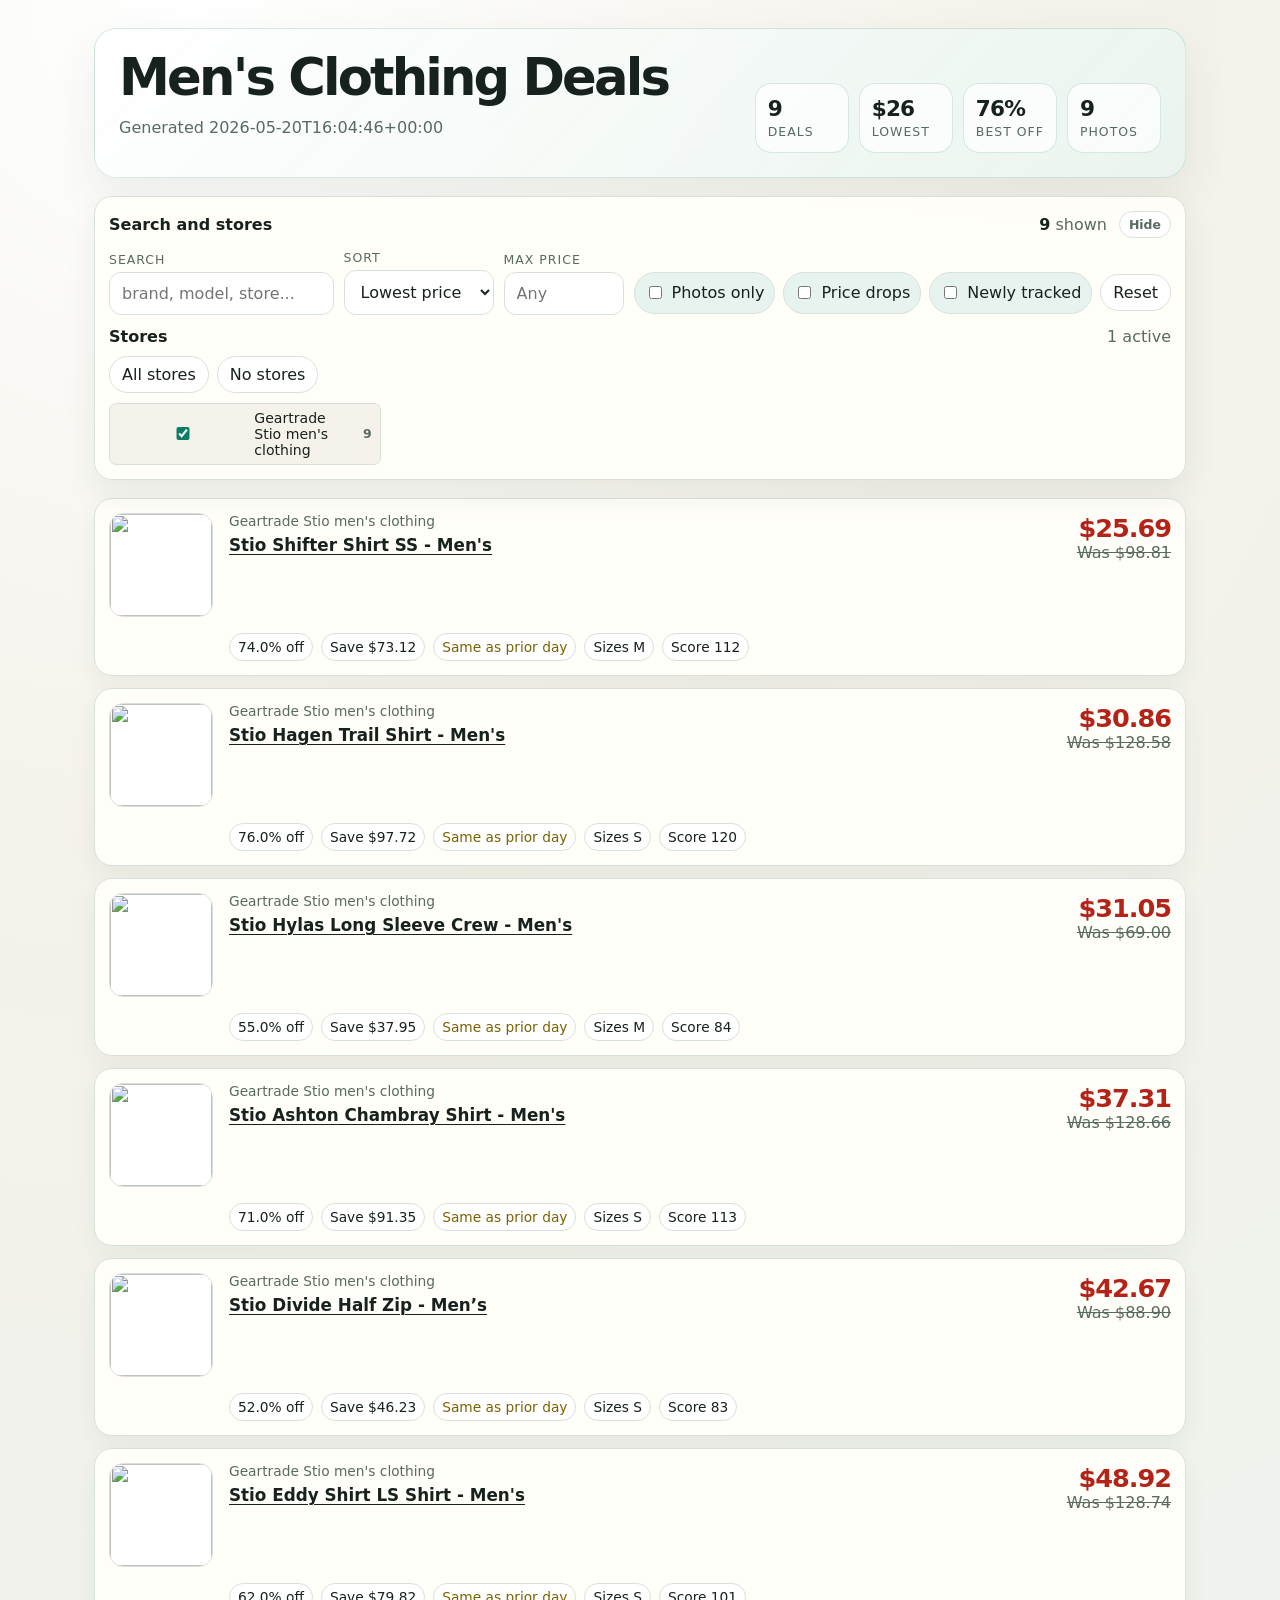
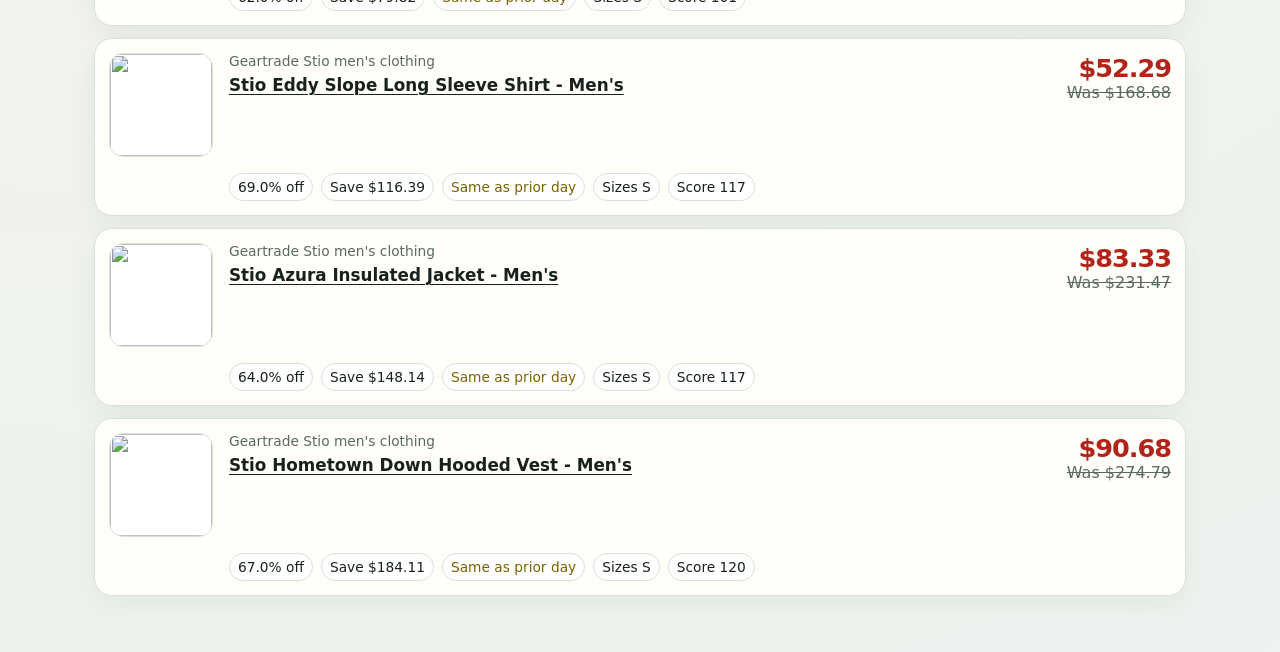
==== commit 183b7855: "Update daily deal reports" ====
--- a/clothing-deals/index.html
+++ b/clothing-deals/index.html
@@ -89,7 +89,7 @@
       <header>
         <div>
           <h1>Men&#x27;s Clothing Deals</h1>
-          <p class="meta">Generated 2026-05-20T15:53:11+00:00</p>
+          <p class="meta">Generated 2026-05-20T16:04:46+00:00</p>
         </div>
         <div class="stats" aria-label="Report summary">
           <div class="stat"><strong>9</strong><span>Deals</span></div>
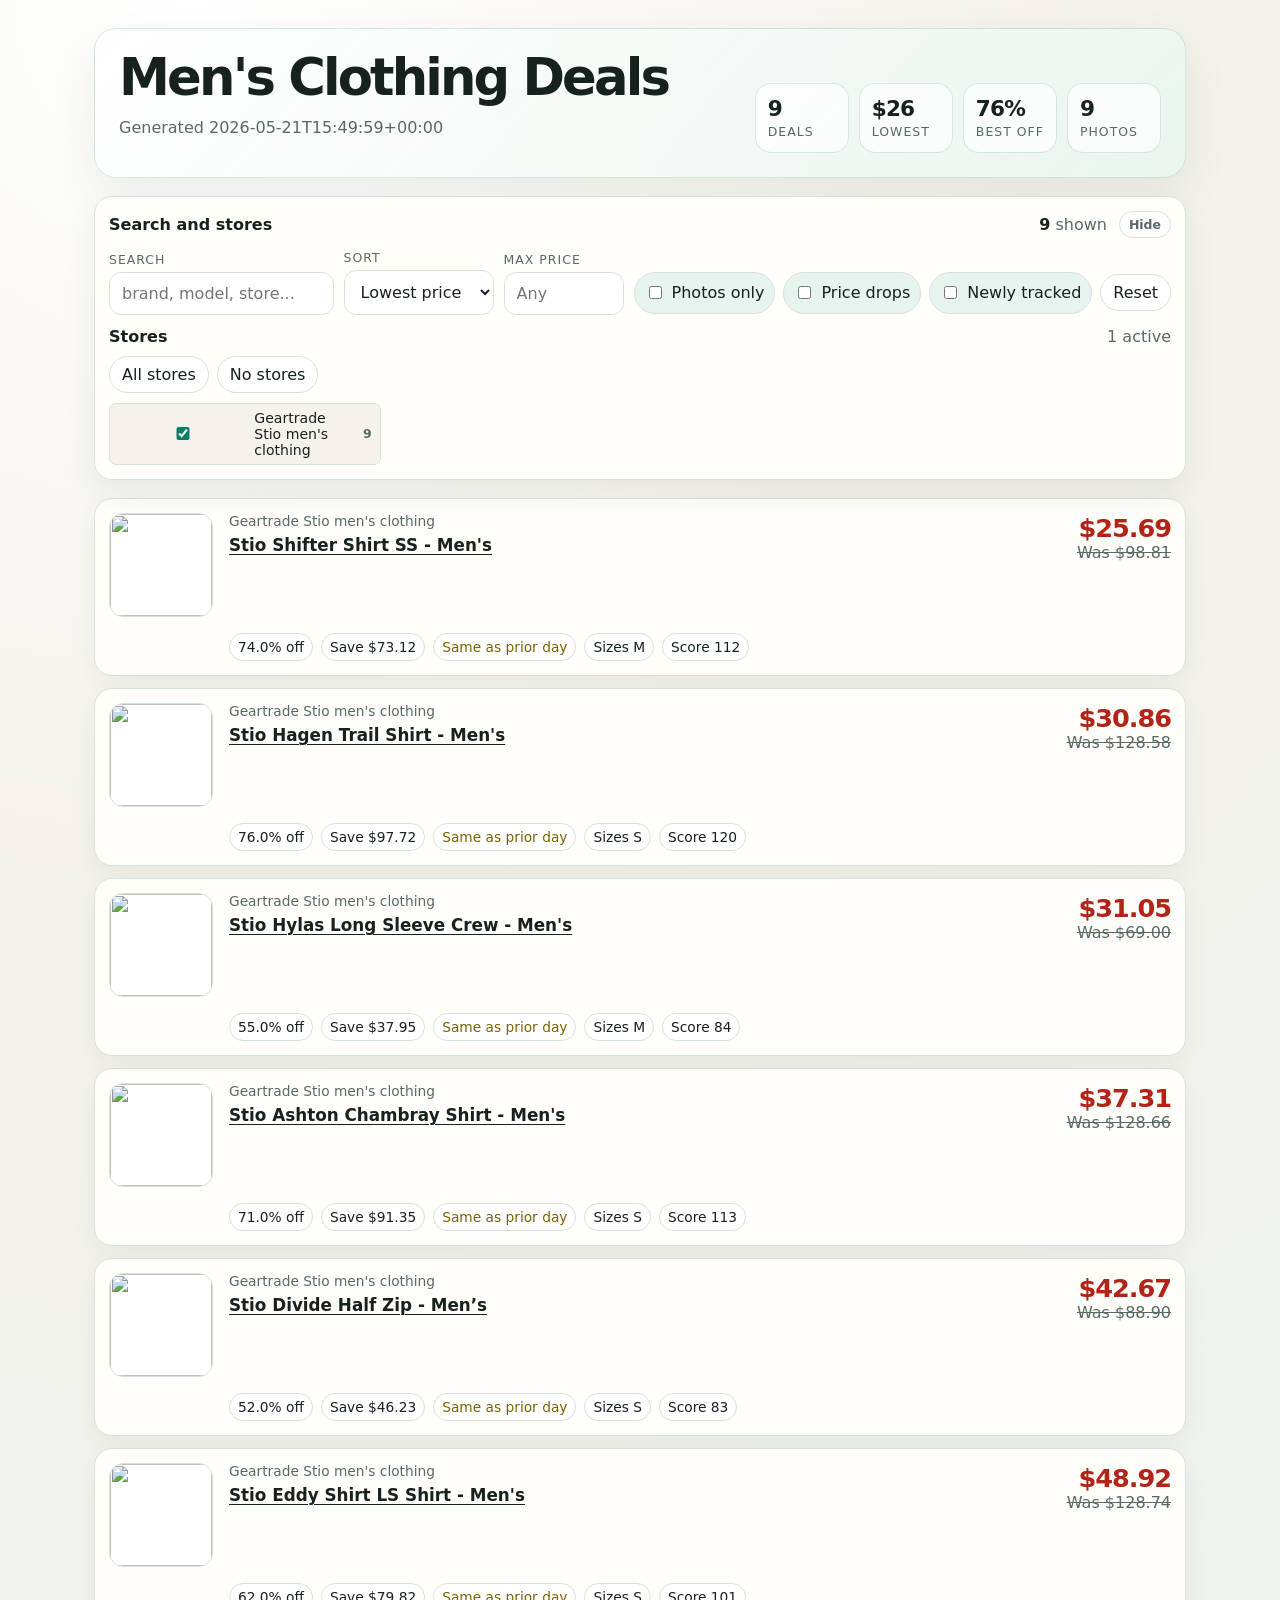
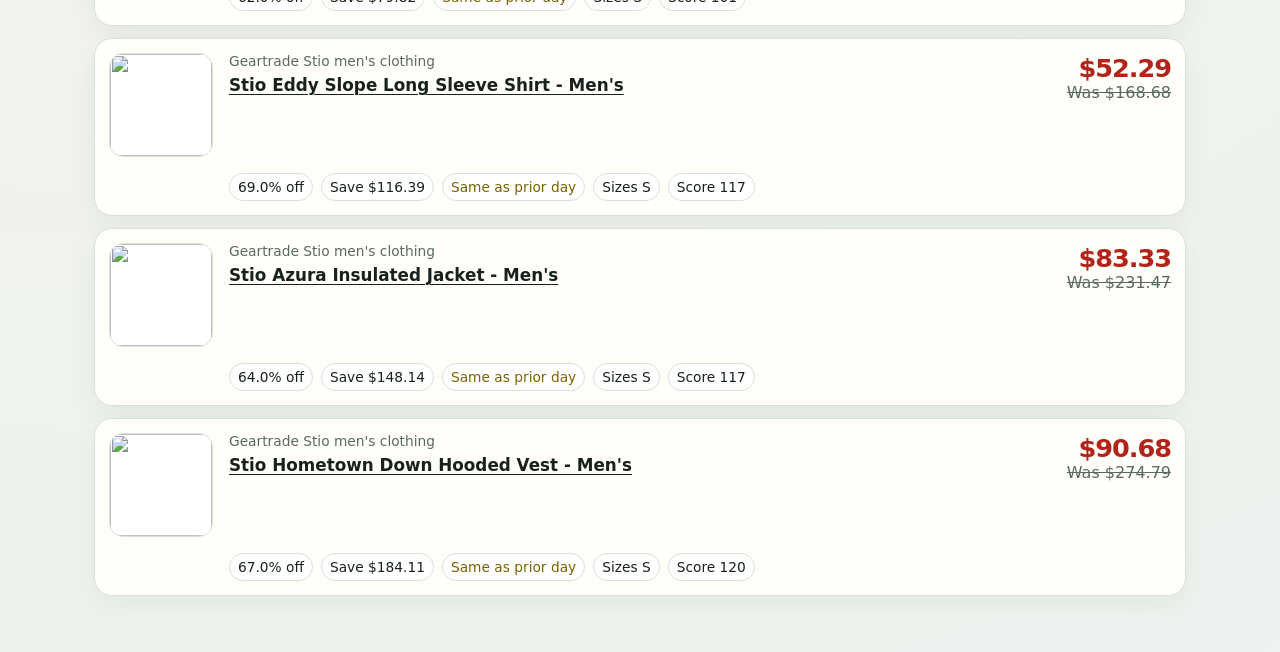
==== commit 628621db: "Update daily clothing deals" ====
--- a/clothing-deals/index.html
+++ b/clothing-deals/index.html
@@ -89,7 +89,7 @@
       <header>
         <div>
           <h1>Men&#x27;s Clothing Deals</h1>
-          <p class="meta">Generated 2026-05-20T16:04:46+00:00</p>
+          <p class="meta">Generated 2026-05-21T15:49:59+00:00</p>
         </div>
         <div class="stats" aria-label="Report summary">
           <div class="stat"><strong>9</strong><span>Deals</span></div>
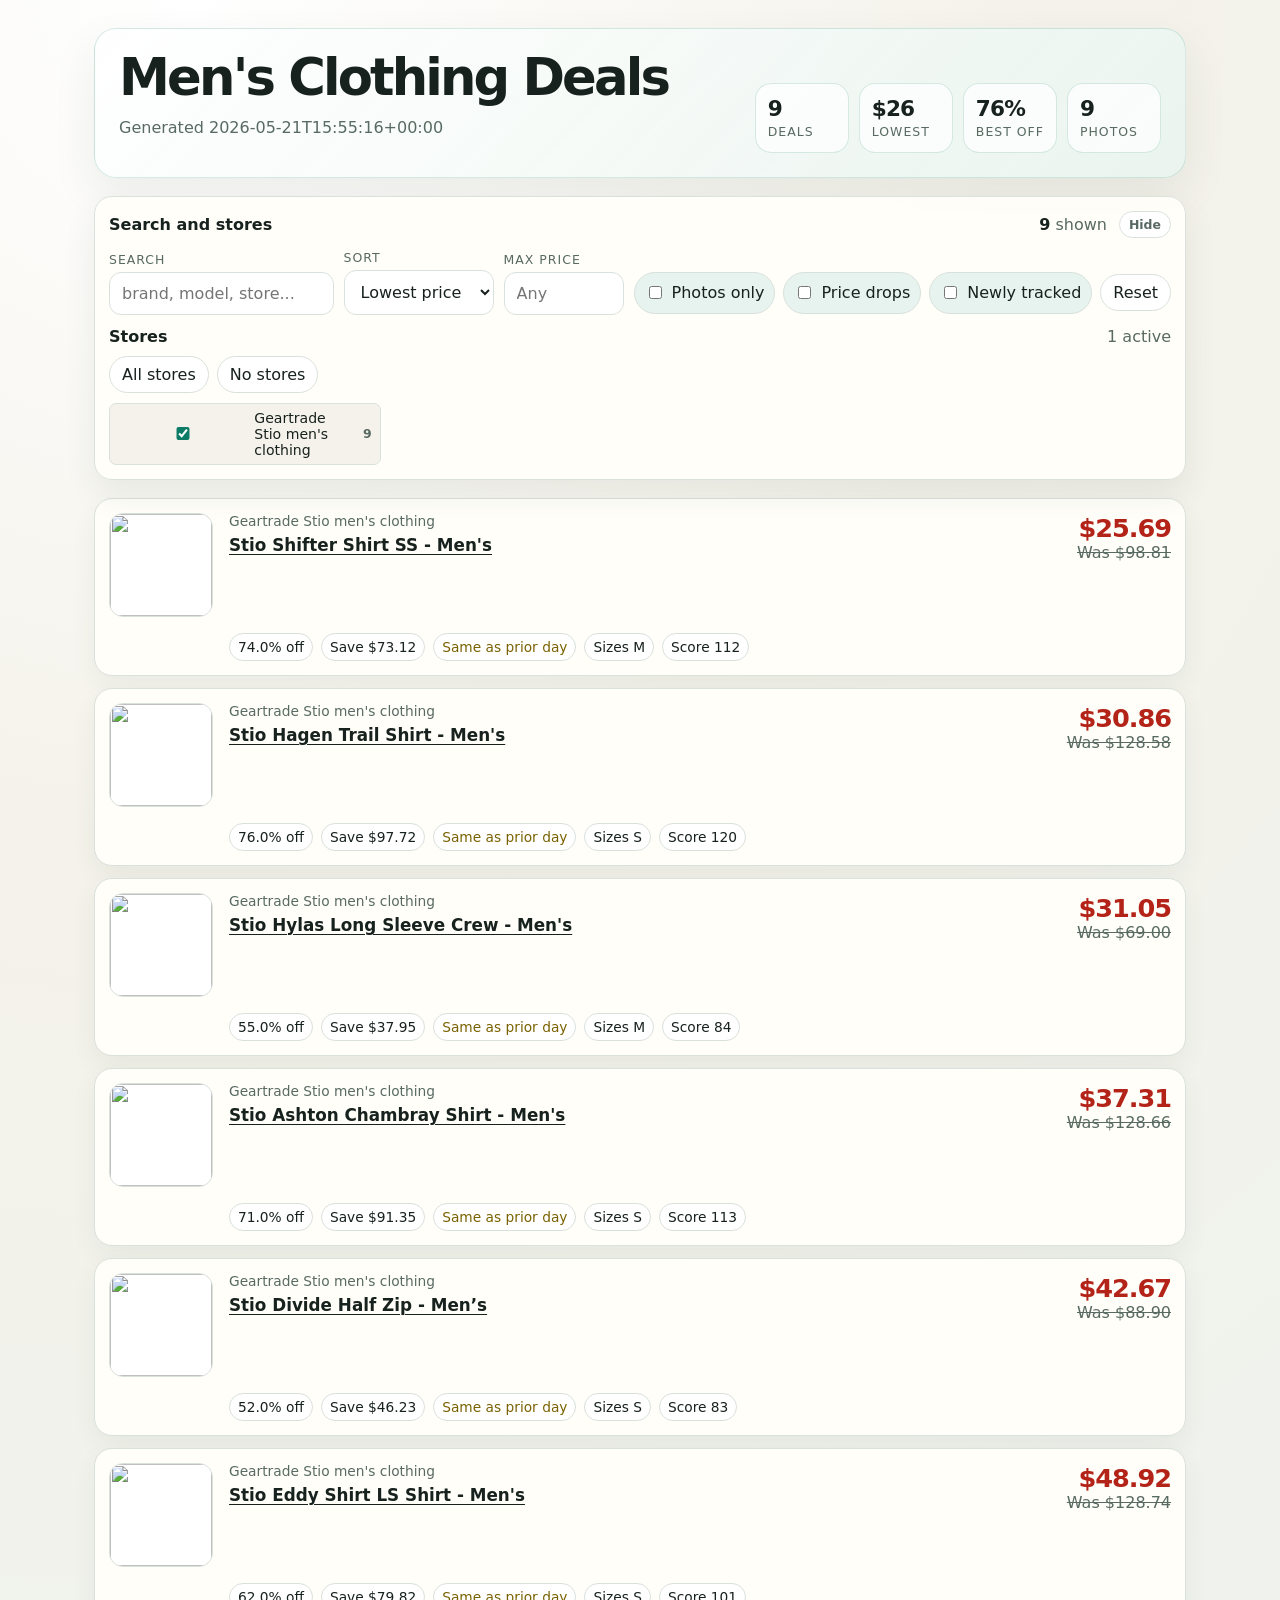
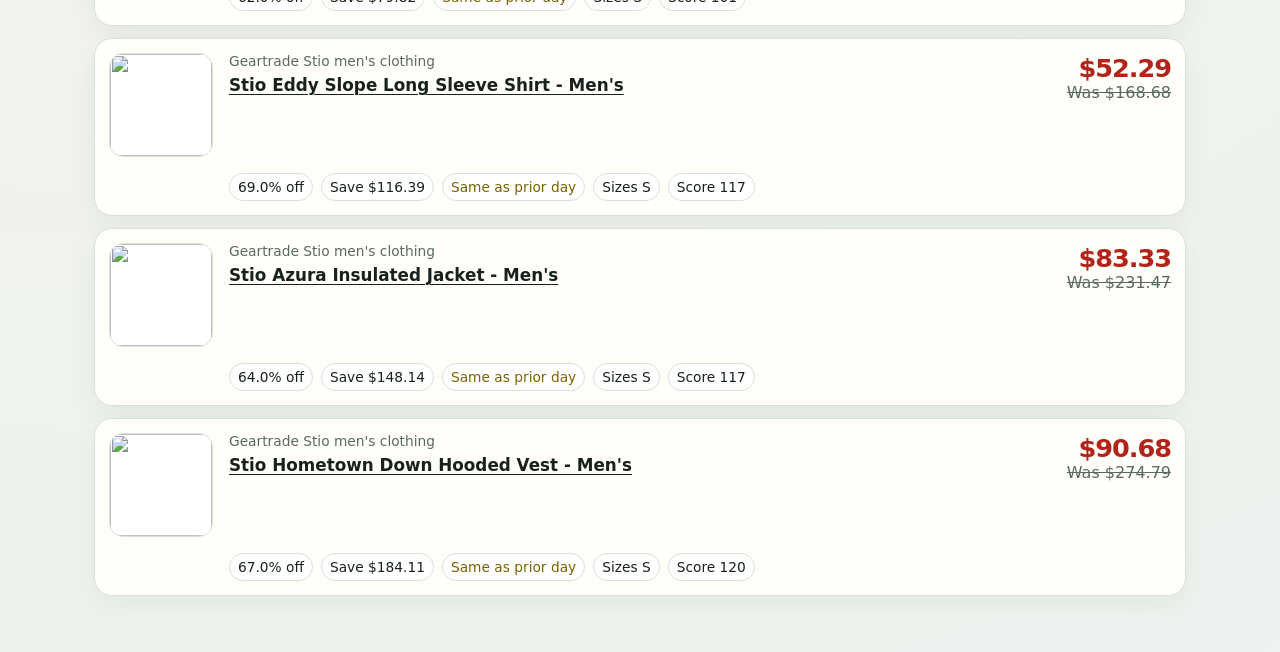
==== commit 0d59733d: "Update daily deal reports" ====
--- a/clothing-deals/index.html
+++ b/clothing-deals/index.html
@@ -89,7 +89,7 @@
       <header>
         <div>
           <h1>Men&#x27;s Clothing Deals</h1>
-          <p class="meta">Generated 2026-05-21T15:49:59+00:00</p>
+          <p class="meta">Generated 2026-05-21T15:55:16+00:00</p>
         </div>
         <div class="stats" aria-label="Report summary">
           <div class="stat"><strong>9</strong><span>Deals</span></div>
